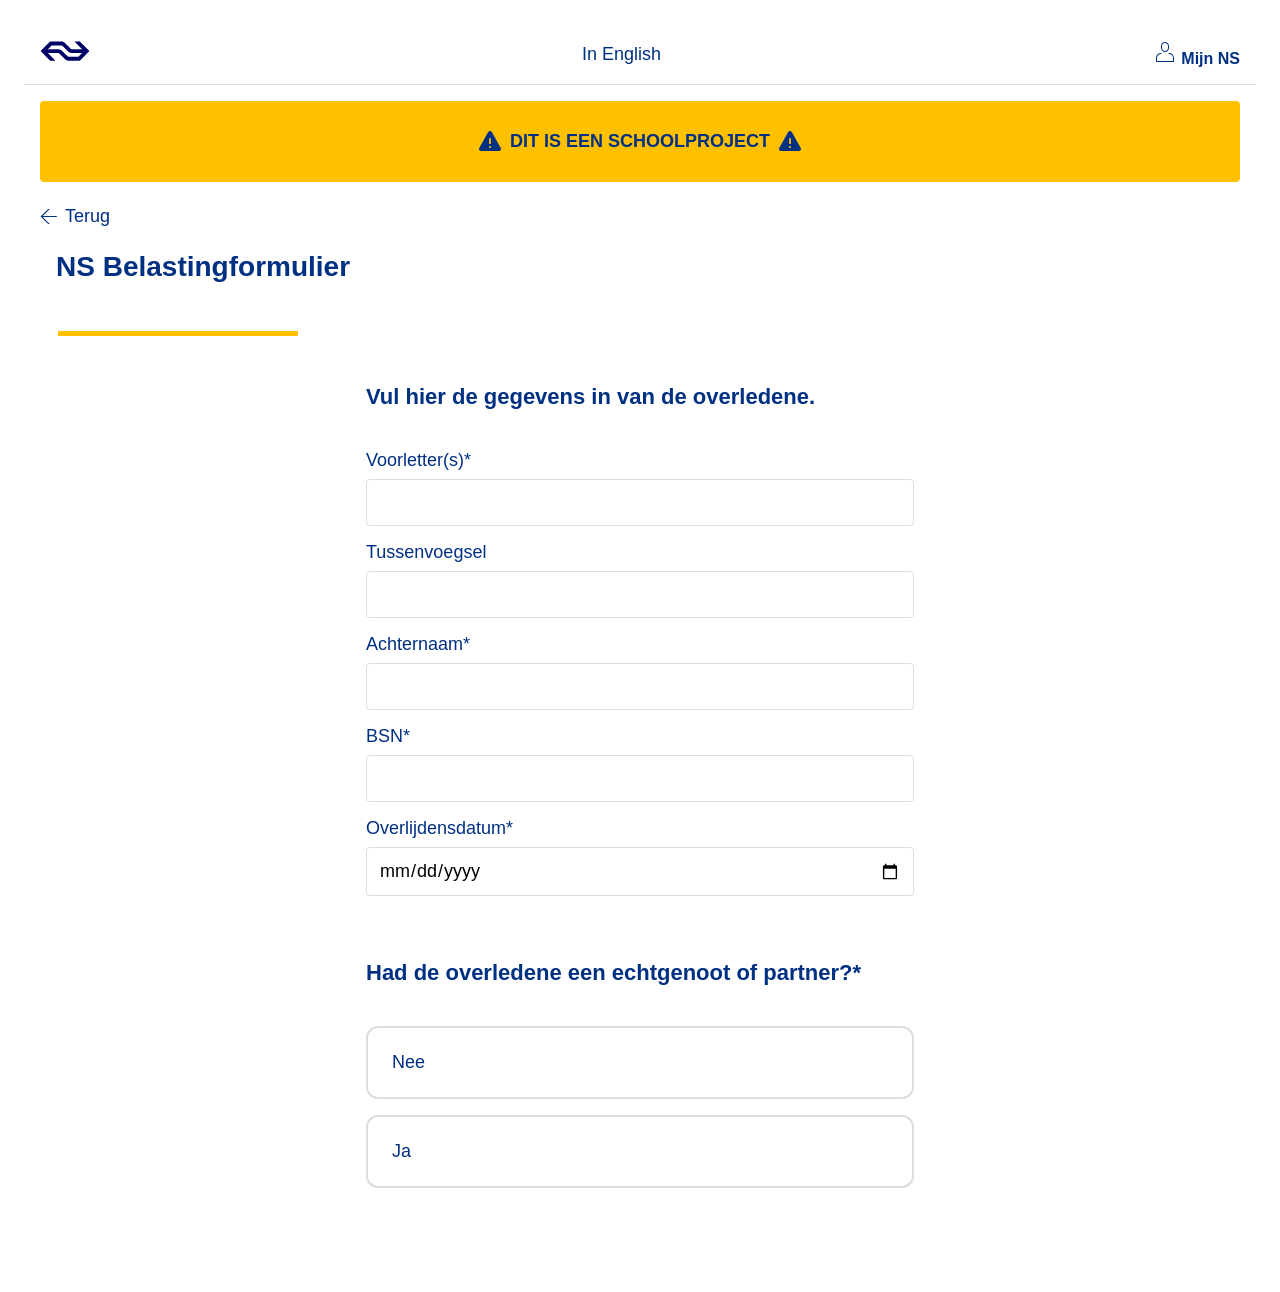
==== index.html @ 01e72968 "Add progressive disclosure JS, form UX and styles Introduce main.js to handle progressive disclosure" ====
<!doctype html>
<html lang="nl">
  <head>
    <meta charset="UTF-8" />
    <meta name="viewport" content="width=device-width, initial-scale=1.0" />
    <title>NS Belastingformulier</title>
    <link rel="stylesheet" href="https://static-ns-nl-data.fep-p.cla.ns.nl/apps/nessie/fonts/1.0.1/fonts.css" />
    <link rel="stylesheet" href="styles.css">
    <script defer src="main.js"></script>
  </head>
  <body>

    <head>
      <nav class="head-nav">
        <a href="https://www.ns.nl/">
<svg xmlns:svg="http://www.w3.org/2000/svg" xmlns="http://www.w3.org/2000/svg" version="1.0" width="1024" height="414" viewBox="-2.04189744 -2.04189744 178.37648488 72.14704288" id="svg26940">
  <defs id="defs26942"/>
  <path d="M 76.19003,32.7088 C 72.73763,29.33945 68.00393,27.23954 62.8194,27.23954 L 26.08874,27.23954 L 39.67292,13.61977 L 74.23248,13.61977 C 75.69174,13.6435 77.05609,14.28415 78.01707,15.24513 L 98.07894,35.36632 C 101.53134,38.7238 106.25317,40.83558 111.47329,40.83558 L 148.23955,40.83558 L 134.63165,54.45535 L 100.10767,54.45535 C 98.62468,54.40789 97.28406,53.77911 96.31122,52.78254 L 76.19003,32.7088 z M 86.68959,62.43976 C 90.10639,65.89216 94.85196,68.06325 100.10767,68.06325 L 140.23141,68.06325 L 174.29269,34.03756 L 140.23141,0 L 121.00001,0 L 148.23955,27.23954 L 111.47329,27.23954 C 110.0259,27.23954 108.67351,26.65821 107.7243,25.73282 L 87.6387,5.64723 C 84.19817,2.15924 79.46447,0.01187 74.23248,0 L 34.04952,0 L 0,34.03756 L 34.04952,68.06325 L 53.29268,68.06325 L 26.08874,40.83558 L 62.8194,40.83558 C 64.27866,40.83558 65.59556,41.41691 66.5684,42.36602 L 86.68959,62.43976" id="path25442" style="fill:#000066;fill-opacity:1;fill-rule:evenodd;stroke:none"/>
</svg>
</a>

<button class="noStyling">In English</button>
<button class="noStyling">
  <svg fill="currentColor" xmlns="http://www.w3.org/2000/svg" width="24" height="24" viewBox="0 0 24 24">
			<!--?lit$763152601$--><path d="M12 12c2.21 0 4-1.79 4-4V6c-.01-2.17-1.84-4-4-4S8 3.83 8 6v2c0 2.21 1.79 4 4 4M9 6c.01-1.62 1.38-3 3-3s3 1.37 3 3v2c0 1.63-1.37 3-3 3S9 9.63 9 8zm7 7c-.28 0-.5.22-.5.5s.22.5.5.5c1.92 0 4 1.53 4 4v3H4v-3c0-2.47 2.08-4 4-4 .28 0 .5-.22.5-.5S8.28 13 8 13c-2.4 0-5 1.91-5 5v4h18v-4c0-3.09-2.6-5-5-5"></path>
		</svg>
  Mijn NS</button>
      </nav>
    </head>

    <main>

    <div class="alert-section">
      <svg fill="currentColor" xmlns="http://www.w3.org/2000/svg" width="24" height="24" viewBox="0 0 24 24">
      <path d="M22.72 17.89 13.8 2.06c-.79-1.41-2.81-1.41-3.6 0L1.27 17.89C.49 19.28 1.48 21 3.07 21h17.85c1.59 0 2.58-1.72 1.8-3.11M12 8c.49 0 .88.39.88.88V14h-1.75V8.88h-.01c0-.48.39-.88.88-.88m0 10c-.55 0-1-.45-1-1s.45-1 1-1 1 .45 1 1-.45 1-1 1"></path>
      </svg>
      <p class="alert">DIT IS EEN SCHOOLPROJECT</p>
      <svg fill="currentColor" xmlns="http://www.w3.org/2000/svg" width="24" height="24" viewBox="0 0 24 24">
      <path d="M22.72 17.89 13.8 2.06c-.79-1.41-2.81-1.41-3.6 0L1.27 17.89C.49 19.28 1.48 21 3.07 21h17.85c1.59 0 2.58-1.72 1.8-3.11M12 8c.49 0 .88.39.88.88V14h-1.75V8.88h-.01c0-.48.39-.88.88-.88m0 10c-.55 0-1-.45-1-1s.45-1 1-1 1 .45 1 1-.45 1-1 1"></path>
      </svg>
    </div>

    <nav class="backbutton">
      <svg width="17" height="15" viewBox="0 0 17 15" fill="none" xmlns="http://www.w3.org/2000/svg">
<path d="M2.28242 7.5L9.78242 0L8.18242 0L0.582422 7.5L8.18242 15L9.78242 15L2.28242 7.5Z" fill="#003082"/>
<path fill-rule="evenodd" clip-rule="-evenodd" d="M1.5 7.5C1.5 7.22386 1.72386 7 2 7L16.5 7C16.7761 7 17 7.22386 17 7.5C17 7.77614 16.7761 8 16.5 8L2 8C1.72386 8 1.5 7.77614 1.5 7.5Z" fill="#003082"/>
</svg>
      <button class="noStyling">Terug</button>
    
    </nav>

    <h1>NS Belastingformulier</h1>

    <hr>
    <form action="" autocomplete="off">
      <fieldset class="deceased-info">
        <legend>Vul hier de gegevens in van de overledene.</legend>

        <label>
          Voorletter(s)*

          <input class="initial" type="text" />
        </label>

        <label for="">
          Tussenvoegsel
          <input type="text" />
        </label>
        <label for="">
          Achternaam*
          <input type="text" />
        </label>
        <label for="">
          BSN*
          <!--
Source - https://stackoverflow.com/a/8545382
Posted by Jared Farrish, modified by community. See post 'Timeline' for change history
Retrieved 2026-02-16, License - CC BY-SA 3.0
-->

          <input type="number" minlength="9" maxlength="9" />
        </label>

        <label for="">
          Overlijdensdatum*
          <input type="date" />
        </label>
      </fieldset>

        <fieldset class="marital-status">
          <legend>
Had de overledene een echtgenoot of partner?*
          </legend>
          <label>
            <input type="radio" name="maritalStatus" value="nee" />
            Nee
          </label>

          <label>
            <input type="radio" name="maritalStatus" value="ja" />
            Ja
          </label>
        </fieldset>

      <fieldset class="marital-agreement hidden-fieldset">
        <legend>
          Hadden de overledene en diens echtgenoot of geregistreerde partner
          huwelijkse of partner schaps- voorwaarden laten vastleggen in een
          notariële akte?*
        </legend>
        <label>
          <input type="radio" name="maritalAgreement" value="nee" />
          Nee
        </label>
        <label>
          <input type="radio" name="maritalAgreement" value="ja" />
          Ja
        </label>

        <div class="marital-agreement-files hidden-fieldset">
          <div class="file-picker">
            <input type="file" id="maritalAgreementFile" class="file-input" accept=".pdf,.doc,.docx" />
            <label for="maritalAgreementFile" class="file-picker-label">
              <svg fill="currentColor" xmlns="http://www.w3.org/2000/svg" width="20" height="20" viewBox="0 0 24 24">
                <path d="M19 13h-6v6h-2v-6H5v-2h6V5h2v6h6v2z"></path>
              </svg>
              <span class="file-picker-text">Upload notariële akte</span>
            </label>
            <div class="file-name" id="maritalAgreementFileName"></div>
          </div>

          <label for="maritalAgreementDate">Datum huwelijkse of partnerschapsvoorwaarden</label>
          <input type="date" id="maritalAgreementDate" />
        </div>
      </fieldset>

      <fieldset class="final-settlement hidden-fieldset">
        <legend>
          Hadden de overledene en diens partner een finaal verrekenbeding?
        </legend>
        <label>
          <input type="radio" name="finalSettlement" value="nee" />
          Nee
        </label>

        <label>
          <input type="radio" name="finalSettlement" value="ja" />
          Ja
        </label>
      </fieldset>

      <fieldset class="children-info hidden-fieldset">
        <legend>Had de overledene kinderen?</legend>
        <label>
          <input type="radio" name="children" value="nee" />
          Nee
        </label>

        <label>
          <input type="radio" name="children" value="ja" />
          Ja
        </label>
      </fieldset>

      <fieldset class="deceased-child-info hidden-fieldset">
        <legend>
          Is 1 van deze kinderen eerder overleden dan de overledene voor wie u
          nu aangifte doet?
        </legend>
        <label>
          <input type="radio" name="deceasedChild" value="nee" />
          Nee
        </label>

        <label>
          <input type="radio" name="deceasedChild" value="ja" />
          Ja
        </label>
      </fieldset>

      <fieldset class="grandchildren-info hidden-fieldset">
        <legend>Had dit overleden kind zelf kinderen?</legend>
        <label>
          <input type="radio" name="deceasedChildGrandchildren" value="nee" />
          Nee
        </label>

        <label>
          <input type="radio" name="deceasedChildGrandchildren" value="ja" />
          Ja
        </label>
      </fieldset>

      <fieldset class="testament-info hidden-fieldset">
        <legend>Had de overledene een testament?</legend>
        <label>
          <input type="radio" name="testament" value="nee" />
          Nee
        </label>

        <label>
          <input type="radio" name="testament" value="ja" />
          Ja
        </label>
      </fieldset>

      <fieldset class="notary-info hidden-fieldset">
        <legend>Gegevens notaris</legend>
        <label for="">
          Protocolnummer notaris
          <input type="number" />
        </label>

        <label>
          Voorletter

          <input type="text" />
        </label>

        <label for="">
          Tussenvoegsel
          <input type="text" />
        </label>
        <label for="">
          Achternaam
          <input type="text" />
        </label>

        <label for="">
          Vestegingsplaats
          <input type="text" />
        </label>

        <label for="">
          Datum van het testament of van de laatste wijziging
          <input type="date" name="" id="" />
        </label>
      </fieldset>
    </form>

    </main>

    <footer>


    </footer>
  </body>
</html>
---- styles.css ----
:root {
  --ns-yellow: #ffc000;
  --ns-blue: #003082;
  --ns-gray: #f5f5f5;
  --ns-gray-dark: #666;
  --ns-border: #ddd;
}

* {
  box-sizing: border-box;
}

body {
  font-family:
    "NS Sans",
    -apple-system,
    BlinkMacSystemFont,
    "Segoe UI",
    sans-serif;
  color: var(--ns-blue);
  background-color: #fff;
  margin: 0;
  padding: 0;
  font-size: 14px;
}

h1 {
  margin-left: 1rem;
  font-weight: 700;
  font-size: 28px;
}
hr {
  border: none;
  background-color: var(--ns-yellow);
  height: 5px;
  width: 20%;
  margin: 3rem 1em;
}

.backbutton {
    display: flex;
    align-items: center;
    gap: 0.5rem;
    margin-bottom: 1.5rem;
}

.noStyling {
  all: unset;
  cursor: pointer;



}

.noStyling:hover {
  text-decoration: underline;
     background-color: #ffffff;

}

.head-nav {
  display: flex;
  justify-content: space-between;
  align-items: center;
  padding: 1rem;
  border-bottom: 1px solid var(--ns-border);

}

.head-nav svg {
  max-width: 50px;
  height: auto;
}

nav button {
  display: flex;
  align-items: center;
  gap: 0.5rem;
  background-color: transparent;
  font-size: 14px;
  font-weight: 400;

  :hover {
    background-color: transparent;
  }
}



nav button:nth-of-type(2) {
  font-size: 20px;
  font-size: 16px;
  font-weight: 700;
    
}

nav button svg {
  max-width: 24px;
  height: 24px;
}

main {
  padding: 1rem;
}

.alert-section {
  display: flex;
  background-color: var(--ns-yellow);
  color: var(--ns-blue);
  padding: 0.75rem;
  border-radius: 4px;
  font-weight: 600;
  text-align: center;
  margin-bottom: 1.5rem;
  font-size: 14px;

  align-items: center;
  justify-content: center;
  gap: 0.5rem;
}

form {
  max-width: 600px;
  margin: 0 auto;
}

fieldset {
  border: 0px solid var(--ns-border);
  padding: 1.5rem;
  margin-bottom: 1.5rem;
}

legend {
  font-size: 18px;
  font-weight: 600;
  color: var(--ns-blue);
  padding: 0 1.5rem;
  margin: 0 -1.5rem 1rem -1.5rem;
  display: block;
  width: calc(100% + 3rem);
}

label {
  display: block;
  margin-bottom: 1rem;
  font-weight: 500;
  color: var(--ns-blue);
  font-size: 14px;
}

label:has(input[type="radio"]) {
  display: flex;
  align-items: center;
  padding: 1.5rem;
  border: 2px solid var(--ns-border);
  border-radius: 12px;
  cursor: pointer;
  transition: all 0.2s ease;
}

input[type="text"],
input[type="number"],
input[type="date"] {
  width: 100%;
  padding: 0.75rem;
  margin-top: 0.5rem;
  border: 1px solid var(--ns-border);
  border-radius: 4px;
  font-family: inherit;
  font-size: 14px;
  transition: border-color 0.2s;
}

input[type="radio"] {
  appearance: none;
  -webkit-appearance: none;
  cursor: pointer;
  width: 0;
  height: 0;
  border: none;
  background-color: transparent;
  margin: 0;
  padding: 0;
  position: absolute;
}

label:has(input[type="radio"]):hover {
  border-color: var(--ns-blue);
}

label:has(input[type="radio"]:checked) {
  border-color: var(--ns-blue);
  background-color: rgba(0, 48, 130, 0.04);
  font-weight: 600;
}



input[type="radio"]:focus + label {
  outline: none;
  box-shadow: 0 0 0 3px rgba(0, 48, 130, 0.1);
}

input[type="number"] {
  appearance: textfield;
  -moz-appearance: textfield;
}

/* input[type="text"].initial {
  width: 50px;
  text-transform: uppercase;
} */

input[type="text"]:focus,
input[type="number"]:focus,
input[type="date"]:focus {
  outline: none;
  border-color: var(--ns-yellow);
  box-shadow: 0 0 0 3px rgba(255, 192, 0, 0.1);
}

button {
  background-color: var(--ns-yellow);
  color: var(--ns-blue);
  border: none;
  padding: 0.75rem 1.5rem;
  border-radius: 4px;
  font-weight: 600;
  cursor: pointer;
  transition: background-color 0.2s;
  font-size: 14px;
}

button:hover {
  background-color: #ffb000;
}

/* Tablet and larger screens */
@media (min-width: 768px) {
  body {
    font-size: 16px;
    padding: 1.5rem;
  }

  .alert-section {
    font-size: 16px;
  }

  legend {
    font-size: 20px;
  }

  label {
    font-size: 16px;
  }

  input[type="text"],
  input[type="number"],
  input[type="date"] {
    font-size: 16px;
  }

  button {
    font-size: 16px;
  }
}

/* Desktop screens */
@media (min-width: 1024px) {
  body {
    font-size: 18px;
  }

  .alert-section {
    font-size: 18px;
  }

  legend {
    font-size: 22px;
  }

  label {
    font-size: 18px;
  }

  input[type="text"],
  input[type="number"],
  input[type="date"] {
    font-size: 18px;
  }

  button {
    font-size: 18px;
  }
}

.hidden-fieldset {
  display: none;
}

/* File Picker Styling */
.file-picker {
  margin-bottom: 1.5rem;
}

.file-input {
  display: none;
}

.file-picker-label {
  display: flex;
  align-items: center;
  justify-content: center;
  gap: 0.75rem;
  background-color: var(--ns-yellow);
  color: var(--ns-blue);
  border: 2px solid var(--ns-yellow);
  padding: 0.75rem 1.5rem;
  border-radius: 4px;
  font-weight: 600;
  cursor: pointer;
  transition: all 0.2s ease;
  font-size: 14px;
  width: fit-content;
}

.file-picker-label:hover {
  background-color: #ffb000;
  border-color: #ffb000;
}

.file-picker-label:active {
  transform: scale(0.98);
}

.file-picker-label svg {
  display: flex;
  align-items: center;
}

.file-name {
  margin-top: 0.75rem;
  font-size: 13px;
  color: var(--ns-gray-dark);
  padding: 0 0.5rem;
  min-height: 20px;
  display: flex;
  align-items: center;
}

.file-name.has-file {
  color: var(--ns-blue);
  font-weight: 500;
}

.file-info {
  display: flex;
  align-items: center;
  gap: 0.5rem;
  padding: 0.5rem 0.75rem;
  background-color: rgba(0, 48, 130, 0.05);
  border-radius: 4px;
  border-left: 3px solid var(--ns-yellow);
}

.file-info svg {
  color: var(--ns-yellow);
  flex-shrink: 0;
}

.file-delete-btn {
  display: flex;
  align-items: center;
  justify-content: center;
  background: none;
  border: none;
  padding: 0.25rem;
  cursor: pointer;
  color: var(--ns-gray-dark);
  transition: all 0.2s ease;
  border-radius: 4px;
  margin-left: auto;
}

.file-delete-btn:hover {
  background-color: rgba(0, 0, 0, 0.08);
  color: var(--ns-blue);
}

.file-delete-btn:active {
  transform: scale(0.95);
}

/* Tablet and larger screens */
@media (min-width: 768px) {
  .file-picker-label {
    font-size: 16px;
  }
  
  .file-name {
    font-size: 14px;
  }
}

/* Desktop screens */
@media (min-width: 1024px) {
  .file-picker-label {
    font-size: 16px;
  }
  
  .file-name {
    font-size: 16px;
  }
}
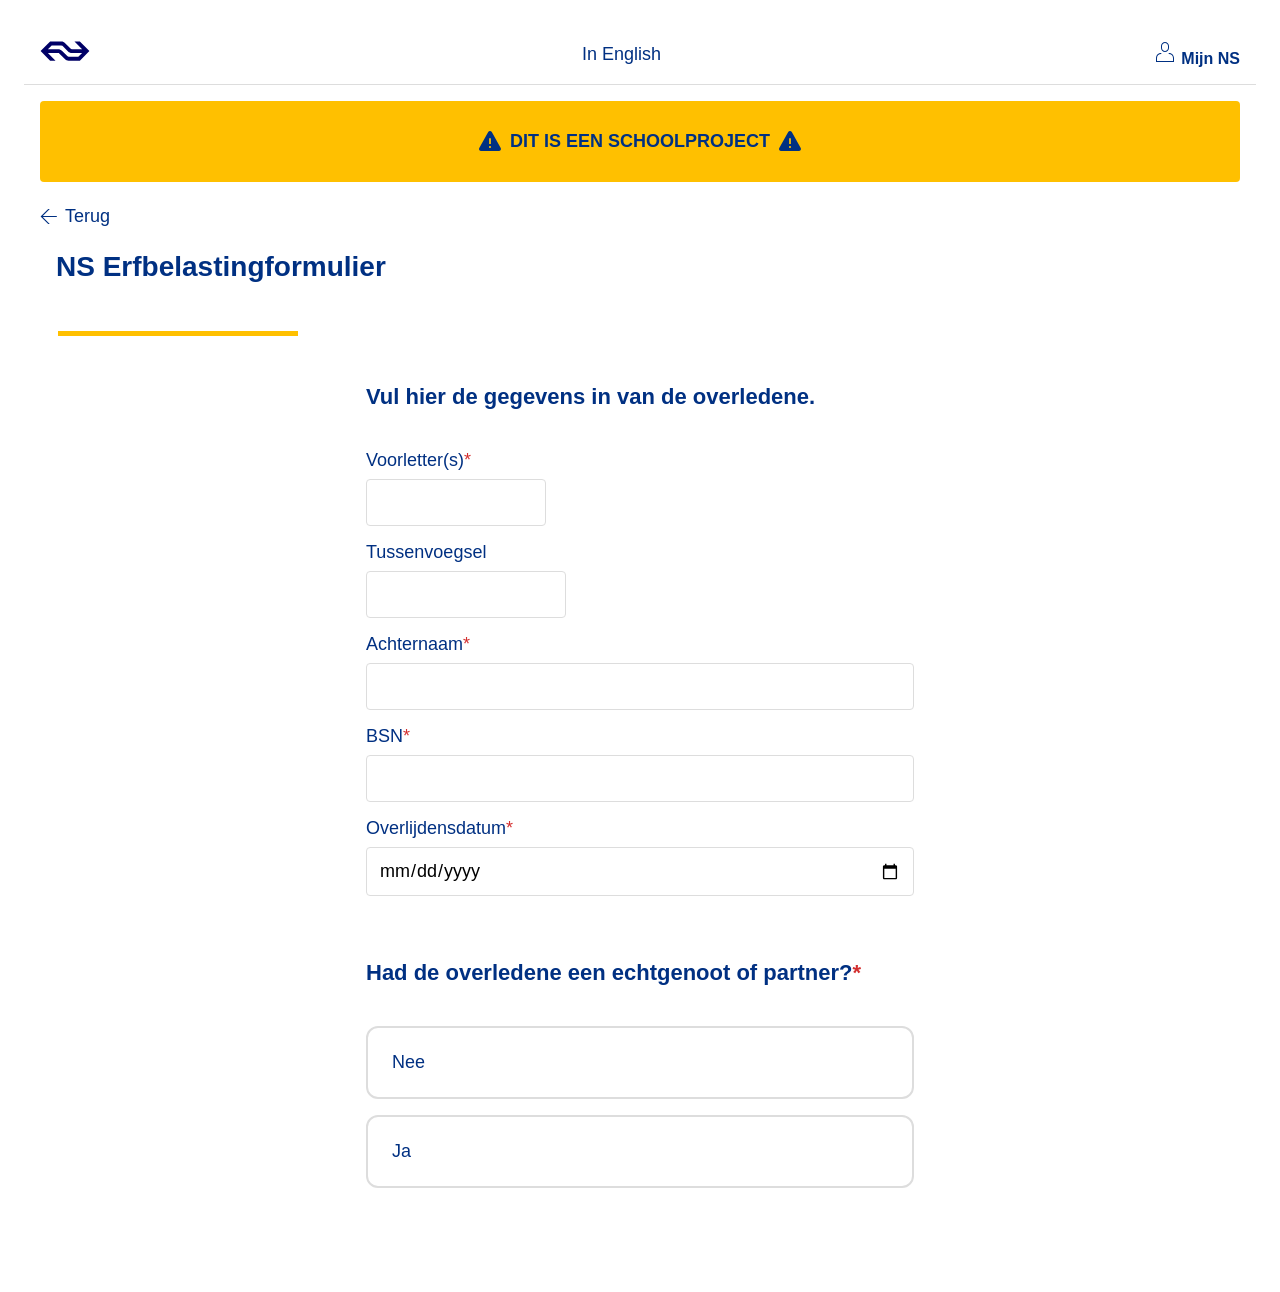
==== commit beae8043: "Enhance form UX, CSS progressive disclosure, JS Add feedback/day-log to README and restructure the H" ====
--- a/index.html
+++ b/index.html
@@ -4,124 +4,201 @@
     <meta charset="UTF-8" />
     <meta name="viewport" content="width=device-width, initial-scale=1.0" />
     <title>NS Belastingformulier</title>
-    <link rel="stylesheet" href="https://static-ns-nl-data.fep-p.cla.ns.nl/apps/nessie/fonts/1.0.1/fonts.css" />
-    <link rel="stylesheet" href="styles.css">
-    <script defer src="main.js"></script>
+    <link
+      rel="stylesheet"
+      href="https://static-ns-nl-data.fep-p.cla.ns.nl/apps/nessie/fonts/1.0.1/fonts.css"
+    />
+    <link rel="stylesheet" href="styles.css" />
+    <!-- <script defer src="main.js"></script> -->
   </head>
   <body>
-
     <head>
       <nav class="head-nav">
         <a href="https://www.ns.nl/">
-<svg xmlns:svg="http://www.w3.org/2000/svg" xmlns="http://www.w3.org/2000/svg" version="1.0" width="1024" height="414" viewBox="-2.04189744 -2.04189744 178.37648488 72.14704288" id="svg26940">
-  <defs id="defs26942"/>
-  <path d="M 76.19003,32.7088 C 72.73763,29.33945 68.00393,27.23954 62.8194,27.23954 L 26.08874,27.23954 L 39.67292,13.61977 L 74.23248,13.61977 C 75.69174,13.6435 77.05609,14.28415 78.01707,15.24513 L 98.07894,35.36632 C 101.53134,38.7238 106.25317,40.83558 111.47329,40.83558 L 148.23955,40.83558 L 134.63165,54.45535 L 100.10767,54.45535 C 98.62468,54.40789 97.28406,53.77911 96.31122,52.78254 L 76.19003,32.7088 z M 86.68959,62.43976 C 90.10639,65.89216 94.85196,68.06325 100.10767,68.06325 L 140.23141,68.06325 L 174.29269,34.03756 L 140.23141,0 L 121.00001,0 L 148.23955,27.23954 L 111.47329,27.23954 C 110.0259,27.23954 108.67351,26.65821 107.7243,25.73282 L 87.6387,5.64723 C 84.19817,2.15924 79.46447,0.01187 74.23248,0 L 34.04952,0 L 0,34.03756 L 34.04952,68.06325 L 53.29268,68.06325 L 26.08874,40.83558 L 62.8194,40.83558 C 64.27866,40.83558 65.59556,41.41691 66.5684,42.36602 L 86.68959,62.43976" id="path25442" style="fill:#000066;fill-opacity:1;fill-rule:evenodd;stroke:none"/>
-</svg>
-</a>
-
-<button class="noStyling">In English</button>
-<button class="noStyling">
-  <svg fill="currentColor" xmlns="http://www.w3.org/2000/svg" width="24" height="24" viewBox="0 0 24 24">
-			<!--?lit$763152601$--><path d="M12 12c2.21 0 4-1.79 4-4V6c-.01-2.17-1.84-4-4-4S8 3.83 8 6v2c0 2.21 1.79 4 4 4M9 6c.01-1.62 1.38-3 3-3s3 1.37 3 3v2c0 1.63-1.37 3-3 3S9 9.63 9 8zm7 7c-.28 0-.5.22-.5.5s.22.5.5.5c1.92 0 4 1.53 4 4v3H4v-3c0-2.47 2.08-4 4-4 .28 0 .5-.22.5-.5S8.28 13 8 13c-2.4 0-5 1.91-5 5v4h18v-4c0-3.09-2.6-5-5-5"></path>
-		</svg>
-  Mijn NS</button>
+          <svg
+            xmlns:svg="http://www.w3.org/2000/svg"
+            xmlns="http://www.w3.org/2000/svg"
+            version="1.0"
+            width="1024"
+            height="414"
+            viewBox="-2.04189744 -2.04189744 178.37648488 72.14704288"
+            id="svg26940"
+          >
+            <defs id="defs26942" />
+            <path
+              d="M 76.19003,32.7088 C 72.73763,29.33945 68.00393,27.23954 62.8194,27.23954 L 26.08874,27.23954 L 39.67292,13.61977 L 74.23248,13.61977 C 75.69174,13.6435 77.05609,14.28415 78.01707,15.24513 L 98.07894,35.36632 C 101.53134,38.7238 106.25317,40.83558 111.47329,40.83558 L 148.23955,40.83558 L 134.63165,54.45535 L 100.10767,54.45535 C 98.62468,54.40789 97.28406,53.77911 96.31122,52.78254 L 76.19003,32.7088 z M 86.68959,62.43976 C 90.10639,65.89216 94.85196,68.06325 100.10767,68.06325 L 140.23141,68.06325 L 174.29269,34.03756 L 140.23141,0 L 121.00001,0 L 148.23955,27.23954 L 111.47329,27.23954 C 110.0259,27.23954 108.67351,26.65821 107.7243,25.73282 L 87.6387,5.64723 C 84.19817,2.15924 79.46447,0.01187 74.23248,0 L 34.04952,0 L 0,34.03756 L 34.04952,68.06325 L 53.29268,68.06325 L 26.08874,40.83558 L 62.8194,40.83558 C 64.27866,40.83558 65.59556,41.41691 66.5684,42.36602 L 86.68959,62.43976"
+              id="path25442"
+              style="
+                fill: #000066;
+                fill-opacity: 1;
+                fill-rule: evenodd;
+                stroke: none;
+              "
+            />
+          </svg>
+        </a>
+
+        <button class="noStyling">In English</button>
+        <button class="noStyling">
+          <svg
+            fill="currentColor"
+            xmlns="http://www.w3.org/2000/svg"
+            width="24"
+            height="24"
+            viewBox="0 0 24 24"
+          >
+            <!--?lit$763152601$-->
+            <path
+              d="M12 12c2.21 0 4-1.79 4-4V6c-.01-2.17-1.84-4-4-4S8 3.83 8 6v2c0 2.21 1.79 4 4 4M9 6c.01-1.62 1.38-3 3-3s3 1.37 3 3v2c0 1.63-1.37 3-3 3S9 9.63 9 8zm7 7c-.28 0-.5.22-.5.5s.22.5.5.5c1.92 0 4 1.53 4 4v3H4v-3c0-2.47 2.08-4 4-4 .28 0 .5-.22.5-.5S8.28 13 8 13c-2.4 0-5 1.91-5 5v4h18v-4c0-3.09-2.6-5-5-5"
+            ></path>
+          </svg>
+          Mijn NS
+        </button>
       </nav>
     </head>
 
     <main>
-
-    <div class="alert-section">
-      <svg fill="currentColor" xmlns="http://www.w3.org/2000/svg" width="24" height="24" viewBox="0 0 24 24">
-      <path d="M22.72 17.89 13.8 2.06c-.79-1.41-2.81-1.41-3.6 0L1.27 17.89C.49 19.28 1.48 21 3.07 21h17.85c1.59 0 2.58-1.72 1.8-3.11M12 8c.49 0 .88.39.88.88V14h-1.75V8.88h-.01c0-.48.39-.88.88-.88m0 10c-.55 0-1-.45-1-1s.45-1 1-1 1 .45 1 1-.45 1-1 1"></path>
-      </svg>
-      <p class="alert">DIT IS EEN SCHOOLPROJECT</p>
-      <svg fill="currentColor" xmlns="http://www.w3.org/2000/svg" width="24" height="24" viewBox="0 0 24 24">
-      <path d="M22.72 17.89 13.8 2.06c-.79-1.41-2.81-1.41-3.6 0L1.27 17.89C.49 19.28 1.48 21 3.07 21h17.85c1.59 0 2.58-1.72 1.8-3.11M12 8c.49 0 .88.39.88.88V14h-1.75V8.88h-.01c0-.48.39-.88.88-.88m0 10c-.55 0-1-.45-1-1s.45-1 1-1 1 .45 1 1-.45 1-1 1"></path>
-      </svg>
-    </div>
-
-    <nav class="backbutton">
-      <svg width="17" height="15" viewBox="0 0 17 15" fill="none" xmlns="http://www.w3.org/2000/svg">
-<path d="M2.28242 7.5L9.78242 0L8.18242 0L0.582422 7.5L8.18242 15L9.78242 15L2.28242 7.5Z" fill="#003082"/>
-<path fill-rule="evenodd" clip-rule="-evenodd" d="M1.5 7.5C1.5 7.22386 1.72386 7 2 7L16.5 7C16.7761 7 17 7.22386 17 7.5C17 7.77614 16.7761 8 16.5 8L2 8C1.72386 8 1.5 7.77614 1.5 7.5Z" fill="#003082"/>
-</svg>
-      <button class="noStyling">Terug</button>
-    
-    </nav>
-
-    <h1>NS Belastingformulier</h1>
-
-    <hr>
-    <form action="" autocomplete="off">
-      <fieldset class="deceased-info">
-        <legend>Vul hier de gegevens in van de overledene.</legend>
-
-        <label>
-          Voorletter(s)*
-
-          <input class="initial" type="text" />
-        </label>
-
-        <label for="">
-          Tussenvoegsel
-          <input type="text" />
-        </label>
-        <label for="">
-          Achternaam*
-          <input type="text" />
-        </label>
-        <label for="">
-          BSN*
-          <!--
-Source - https://stackoverflow.com/a/8545382
-Posted by Jared Farrish, modified by community. See post 'Timeline' for change history
-Retrieved 2026-02-16, License - CC BY-SA 3.0
--->
-
-          <input type="number" minlength="9" maxlength="9" />
-        </label>
-
-        <label for="">
-          Overlijdensdatum*
-          <input type="date" />
-        </label>
-      </fieldset>
+      <div class="alert-section">
+        <svg
+          fill="currentColor"
+          xmlns="http://www.w3.org/2000/svg"
+          width="24"
+          height="24"
+          viewBox="0 0 24 24"
+        >
+          <path
+            d="M22.72 17.89 13.8 2.06c-.79-1.41-2.81-1.41-3.6 0L1.27 17.89C.49 19.28 1.48 21 3.07 21h17.85c1.59 0 2.58-1.72 1.8-3.11M12 8c.49 0 .88.39.88.88V14h-1.75V8.88h-.01c0-.48.39-.88.88-.88m0 10c-.55 0-1-.45-1-1s.45-1 1-1 1 .45 1 1-.45 1-1 1"
+          ></path>
+        </svg>
+        <p class="alert">DIT IS EEN SCHOOLPROJECT</p>
+        <svg
+          fill="currentColor"
+          xmlns="http://www.w3.org/2000/svg"
+          width="24"
+          height="24"
+          viewBox="0 0 24 24"
+        >
+          <path
+            d="M22.72 17.89 13.8 2.06c-.79-1.41-2.81-1.41-3.6 0L1.27 17.89C.49 19.28 1.48 21 3.07 21h17.85c1.59 0 2.58-1.72 1.8-3.11M12 8c.49 0 .88.39.88.88V14h-1.75V8.88h-.01c0-.48.39-.88.88-.88m0 10c-.55 0-1-.45-1-1s.45-1 1-1 1 .45 1 1-.45 1-1 1"
+          ></path>
+        </svg>
+      </div>
+
+      <nav class="backbutton">
+        <svg
+          width="17"
+          height="15"
+          viewBox="0 0 17 15"
+          fill="none"
+          xmlns="http://www.w3.org/2000/svg"
+        >
+          <path
+            d="M2.28242 7.5L9.78242 0L8.18242 0L0.582422 7.5L8.18242 15L9.78242 15L2.28242 7.5Z"
+            fill="#003082"
+          />
+          <path
+            fill-rule="evenodd"
+            clip-rule="-evenodd"
+            d="M1.5 7.5C1.5 7.22386 1.72386 7 2 7L16.5 7C16.7761 7 17 7.22386 17 7.5C17 7.77614 16.7761 8 16.5 8L2 8C1.72386 8 1.5 7.77614 1.5 7.5Z"
+            fill="#003082"
+          />
+        </svg>
+        <button class="noStyling">Terug</button>
+      </nav>
+
+      <h1>NS Erfbelastingformulier</h1>
+
+      <hr />
+      <form action="submit" autocomplete="off">
+        <fieldset class="deceased-info">
+          <legend>Vul hier de gegevens in van de overledene.</legend>
+
+          <label class="required">
+            <span>Voorletter(s)</span>
+            <input class="initial" type="text" 
+            required
+            pattern="[A-Z\.]+"
+            maxlength="10"
+            minlength="1"
+            title="Vul voorletters in met hoofdletters, gescheiden door punten (bijv. J.P. of J.P.H.)"
+            />
+          </label>
+
+          <label>
+            Tussenvoegsel
+            <input type="text"
+            class="prefix" 
+            required
+            maxlength="15"
+            minlength="1"
+            title="Vul tussenvoegsel in met hoofdletters (bijv. van der, de la, etc.)"
+            />
+          </label>
+          <label class="required">
+            <span>Achternaam</span>
+            <input type="text" 
+            required
+            maxlength="50"
+            minlength="1"
+            title="Vul achternaam in met hoofdletters (bijv. Jansen, de Vries, etc.)"
+            />
+          </label>
+          <label class="required">
+            <span>BSN</span>
+            <input type="number" minlength="9" maxlength="9" required inputmode="numeric" pattern="[0-9]{8,9}" />
+          </label>
+
+          <label class="required">
+            <span>Overlijdensdatum</span>
+            <input type="date" />
+          </label>
+        </fieldset>
 
         <fieldset class="marital-status">
-          <legend>
-Had de overledene een echtgenoot of partner?*
+          <legend class="required"><span>Had de overledene een echtgenoot of partner?</span></legend>
+          <label>
+            <input type="radio" name="maritalStatus" value="nee" />
+            Nee
+          </label>
+
+          <label>
+            <input type="radio" name="maritalStatus" value="ja" />
+            Ja
+          </label>
+        </fieldset>
+
+        <fieldset class="marital-agreement hidden-fieldset">
+          <legend class="required">
+            <span>Hadden de overledene en diens echtgenoot of geregistreerde partner
+            huwelijkse of partner schaps- voorwaarden laten vastleggen in een
+            notariële akte?</span>
           </legend>
           <label>
-            <input type="radio" name="maritalStatus" value="nee" />
-            Nee
-          </label>
-
-          <label>
-            <input type="radio" name="maritalStatus" value="ja" />
-            Ja
-          </label>
-        </fieldset>
-
-      <fieldset class="marital-agreement hidden-fieldset">
-        <legend>
-          Hadden de overledene en diens echtgenoot of geregistreerde partner
-          huwelijkse of partner schaps- voorwaarden laten vastleggen in een
-          notariële akte?*
-        </legend>
-        <label>
-          <input type="radio" name="maritalAgreement" value="nee" />
-          Nee
-        </label>
-        <label>
-          <input type="radio" name="maritalAgreement" value="ja" />
-          Ja
-        </label>
-
-        <div class="marital-agreement-files hidden-fieldset">
+            <input type="radio" name="maritalAgreement" value="nee" />
+            Nee
+          </label>
+          <label>
+            <input type="radio" name="maritalAgreement" value="ja" />
+            Ja
+          </label>
+        </fieldset>
+
+        <fieldset class="marital-agreement-files hidden-fieldset">
           <div class="file-picker">
-            <input type="file" id="maritalAgreementFile" class="file-input" accept=".pdf,.doc,.docx" />
+            <input
+              type="file"
+              id="maritalAgreementFile"
+              class="file-input"
+              accept=".pdf,.doc,.docx"
+            />
             <label for="maritalAgreementFile" class="file-picker-label">
-              <svg fill="currentColor" xmlns="http://www.w3.org/2000/svg" width="20" height="20" viewBox="0 0 24 24">
+              <svg
+                fill="currentColor"
+                xmlns="http://www.w3.org/2000/svg"
+                width="20"
+                height="20"
+                viewBox="0 0 24 24"
+              >
                 <path d="M19 13h-6v6h-2v-6H5v-2h6V5h2v6h6v2z"></path>
               </svg>
               <span class="file-picker-text">Upload notariële akte</span>
@@ -129,120 +206,117 @@
             <div class="file-name" id="maritalAgreementFileName"></div>
           </div>
 
-          <label for="maritalAgreementDate">Datum huwelijkse of partnerschapsvoorwaarden</label>
+          <label for="maritalAgreementDate"
+            >Datum huwelijkse of partnerschapsvoorwaarden</label
+          >
           <input type="date" id="maritalAgreementDate" />
-        </div>
-      </fieldset>
-
-      <fieldset class="final-settlement hidden-fieldset">
-        <legend>
-          Hadden de overledene en diens partner een finaal verrekenbeding?
-        </legend>
-        <label>
-          <input type="radio" name="finalSettlement" value="nee" />
-          Nee
-        </label>
-
-        <label>
-          <input type="radio" name="finalSettlement" value="ja" />
-          Ja
-        </label>
-      </fieldset>
-
-      <fieldset class="children-info hidden-fieldset">
-        <legend>Had de overledene kinderen?</legend>
-        <label>
-          <input type="radio" name="children" value="nee" />
-          Nee
-        </label>
-
-        <label>
-          <input type="radio" name="children" value="ja" />
-          Ja
-        </label>
-      </fieldset>
-
-      <fieldset class="deceased-child-info hidden-fieldset">
-        <legend>
-          Is 1 van deze kinderen eerder overleden dan de overledene voor wie u
-          nu aangifte doet?
-        </legend>
-        <label>
-          <input type="radio" name="deceasedChild" value="nee" />
-          Nee
-        </label>
-
-        <label>
-          <input type="radio" name="deceasedChild" value="ja" />
-          Ja
-        </label>
-      </fieldset>
-
-      <fieldset class="grandchildren-info hidden-fieldset">
-        <legend>Had dit overleden kind zelf kinderen?</legend>
-        <label>
-          <input type="radio" name="deceasedChildGrandchildren" value="nee" />
-          Nee
-        </label>
-
-        <label>
-          <input type="radio" name="deceasedChildGrandchildren" value="ja" />
-          Ja
-        </label>
-      </fieldset>
-
-      <fieldset class="testament-info hidden-fieldset">
-        <legend>Had de overledene een testament?</legend>
-        <label>
-          <input type="radio" name="testament" value="nee" />
-          Nee
-        </label>
-
-        <label>
-          <input type="radio" name="testament" value="ja" />
-          Ja
-        </label>
-      </fieldset>
-
-      <fieldset class="notary-info hidden-fieldset">
-        <legend>Gegevens notaris</legend>
-        <label for="">
-          Protocolnummer notaris
-          <input type="number" />
-        </label>
-
-        <label>
-          Voorletter
-
-          <input type="text" />
-        </label>
-
-        <label for="">
-          Tussenvoegsel
-          <input type="text" />
-        </label>
-        <label for="">
-          Achternaam
-          <input type="text" />
-        </label>
-
-        <label for="">
-          Vestegingsplaats
-          <input type="text" />
-        </label>
-
-        <label for="">
-          Datum van het testament of van de laatste wijziging
-          <input type="date" name="" id="" />
-        </label>
-      </fieldset>
-    </form>
-
+        </fieldset>
+
+        <fieldset class="final-settlement hidden-fieldset">
+          <legend>
+            Hadden de overledene en diens partner een finaal verrekenbeding?
+          </legend>
+          <label>
+            <input type="radio" name="finalSettlement" value="nee" />
+            Nee
+          </label>
+
+          <label>
+            <input type="radio" name="finalSettlement" value="ja" />
+            Ja
+          </label>
+        </fieldset>
+
+        <fieldset class="children-info hidden-fieldset">
+          <legend>Had de overledene kinderen?</legend>
+          <label>
+            <input type="radio" name="children" value="nee" />
+            Nee
+          </label>
+
+          <label>
+            <input type="radio" name="children" value="ja" />
+            Ja
+          </label>
+        </fieldset>
+
+        <fieldset class="deceased-child-info hidden-fieldset">
+          <legend>
+            Is 1 van deze kinderen eerder overleden dan de overledene voor wie u
+            nu aangifte doet?
+          </legend>
+          <label>
+            <input type="radio" name="deceasedChild" value="nee" />
+            Nee
+          </label>
+
+          <label>
+            <input type="radio" name="deceasedChild" value="ja" />
+            Ja
+          </label>
+        </fieldset>
+
+        <fieldset class="grandchildren-info hidden-fieldset">
+          <legend>Had dit overleden kind zelf kinderen?</legend>
+          <label>
+            <input type="radio" name="deceasedChildGrandchildren" value="nee" />
+            Nee
+          </label>
+
+          <label>
+            <input type="radio" name="deceasedChildGrandchildren" value="ja" />
+            Ja
+          </label>
+        </fieldset>
+
+        <fieldset class="testament-info hidden-fieldset">
+          <legend>Had de overledene een testament?</legend>
+          <label>
+            <input type="radio" name="testament" value="nee" />
+            Nee
+          </label>
+
+          <label>
+            <input type="radio" name="testament" value="ja" />
+            Ja
+          </label>
+        </fieldset>
+
+        <fieldset class="notary-info hidden-fieldset">
+          <legend>Gegevens notaris</legend>
+          <label for="">
+            Protocolnummer notaris
+            <input type="number" />
+          </label>
+
+          <label>
+            Voorletter
+
+            <input type="text" />
+          </label>
+
+          <label for="">
+            Tussenvoegsel
+            <input type="text" />
+          </label>
+          <label for="">
+            Achternaam
+            <input type="text" />
+          </label>
+
+          <label for="">
+            Vestegingsplaats
+            <input type="text" />
+          </label>
+
+          <label for="">
+            Datum van het testament of van de laatste wijziging
+            <input type="date" name="" id="" />
+          </label>
+        </fieldset>
+      </form>
     </main>
 
-    <footer>
-
-
-    </footer>
+    <footer></footer>
   </body>
 </html>
--- a/styles.css
+++ b/styles.css
@@ -38,24 +38,20 @@
 }
 
 .backbutton {
-    display: flex;
-    align-items: center;
-    gap: 0.5rem;
-    margin-bottom: 1.5rem;
+  display: flex;
+  align-items: center;
+  gap: 0.5rem;
+  margin-bottom: 1.5rem;
 }
 
 .noStyling {
   all: unset;
   cursor: pointer;
-
-
-
 }
 
 .noStyling:hover {
   text-decoration: underline;
-     background-color: #ffffff;
-
+  background-color: #ffffff;
 }
 
 .head-nav {
@@ -64,7 +60,6 @@
   align-items: center;
   padding: 1rem;
   border-bottom: 1px solid var(--ns-border);
-
 }
 
 .head-nav svg {
@@ -84,14 +79,11 @@
     background-color: transparent;
   }
 }
-
-
 
 nav button:nth-of-type(2) {
   font-size: 20px;
   font-size: 16px;
   font-weight: 700;
-    
 }
 
 nav button svg {
@@ -146,6 +138,21 @@
   font-weight: 500;
   color: var(--ns-blue);
   font-size: 14px;
+}
+
+label.required span::after,
+legend.required span::after {
+  content: "*";
+  color: #d32f2f;
+}
+
+label input,
+label input[type="text"],
+label input[type="number"],
+label input[type="date"] {
+  display: block;
+  width: 100%;
+  margin-top: 0.5rem;
 }
 
 label:has(input[type="radio"]) {
@@ -156,6 +163,25 @@
   border-radius: 12px;
   cursor: pointer;
   transition: all 0.2s ease;
+  margin-bottom: 1rem;
+}
+
+label:has(input[type="radio"]):hover {
+  border-color: var(--ns-blue);
+}
+label:has(input[type="radio"]:checked) {
+  border-color: var(--ns-blue);
+  background-color: rgba(0, 48, 130, 0.04);
+  font-weight: 600;
+}
+
+label input[type="radio"] {
+  appearance: none;
+  -webkit-appearance: none;
+  width: 0;
+  height: 0;
+  margin: 0;
+  padding: 0;
 }
 
 input[type="text"],
@@ -171,45 +197,28 @@
   transition: border-color 0.2s;
 }
 
-input[type="radio"] {
-  appearance: none;
-  -webkit-appearance: none;
-  cursor: pointer;
-  width: 0;
-  height: 0;
-  border: none;
-  background-color: transparent;
-  margin: 0;
-  padding: 0;
-  position: absolute;
-}
-
-label:has(input[type="radio"]):hover {
-  border-color: var(--ns-blue);
-}
-
-label:has(input[type="radio"]:checked) {
-  border-color: var(--ns-blue);
-  background-color: rgba(0, 48, 130, 0.04);
-  font-weight: 600;
-}
-
-
-
-input[type="radio"]:focus + label {
-  outline: none;
-  box-shadow: 0 0 0 3px rgba(0, 48, 130, 0.1);
-}
-
 input[type="number"] {
   appearance: textfield;
   -moz-appearance: textfield;
 }
 
-/* input[type="text"].initial {
-  width: 50px;
+
+/* Voorletter */
+
+input[type="text"].initial {
+  width: 180px;
   text-transform: uppercase;
-} */
+}
+
+/* Voorletter */
+
+input[type="text"].prefix {
+  width: 200px;
+}
+
+
+
+
 
 input[type="text"]:focus,
 input[type="number"]:focus,
@@ -296,6 +305,64 @@
 
 .hidden-fieldset {
   display: none;
+}
+
+
+/* Marital Status: ja → show marital-agreement */
+.marital-status:has(input[value="ja"]:checked) ~ .marital-agreement {
+  display: block;
+}
+
+/* Marital Status: nee → show children-info directly */
+.marital-status:has(input[value="nee"]:checked) ~ .children-info {
+  display: block;
+}
+
+/* Marital Agreement: nee → show final-settlement only */
+.marital-agreement:has(input[value="nee"]:checked) ~ .final-settlement {
+  display: block;
+}
+
+/* Marital Agreement: ja → show both final-settlement AND marital-agreement-files */
+.marital-agreement:has(input[value="ja"]:checked) ~ .final-settlement,
+.marital-agreement:has(input[value="ja"]:checked) ~ .marital-agreement-files {
+  display: block;
+}
+
+/* Final Settlement: any selection → show children-info */
+.final-settlement:has(input[name="finalSettlement"]:checked) ~ .children-info {
+  display: block;
+}
+
+/* Children: ja → show deceased-child-info */
+.children-info:has(input[value="ja"]:checked) ~ .deceased-child-info {
+  display: block;
+}
+
+/* Children: nee → show testament-info */
+.children-info:has(input[value="nee"]:checked) ~ .testament-info {
+  display: block;
+}
+
+/* Deceased Child: ja → show grandchildren-info */
+.deceased-child-info:has(input[value="ja"]:checked) ~ .grandchildren-info {
+  display: block;
+}
+
+/* Deceased Child: nee → show testament-info */
+.deceased-child-info:has(input[value="nee"]:checked) ~ .testament-info {
+  display: block;
+}
+
+/* Grandchildren: any selection → show testament-info */
+.grandchildren-info:has(input[name="deceasedChildGrandchildren"]:checked)
+  ~ .testament-info {
+  display: block;
+}
+
+/* Testament: ja → show notary-info */
+.testament-info:has(input[value="ja"]:checked) ~ .notary-info {
+  display: block;
 }
 
 /* File Picker Styling */
@@ -396,7 +463,7 @@
   .file-picker-label {
     font-size: 16px;
   }
-  
+
   .file-name {
     font-size: 14px;
   }
@@ -407,7 +474,7 @@
   .file-picker-label {
     font-size: 16px;
   }
-  
+
   .file-name {
     font-size: 16px;
   }
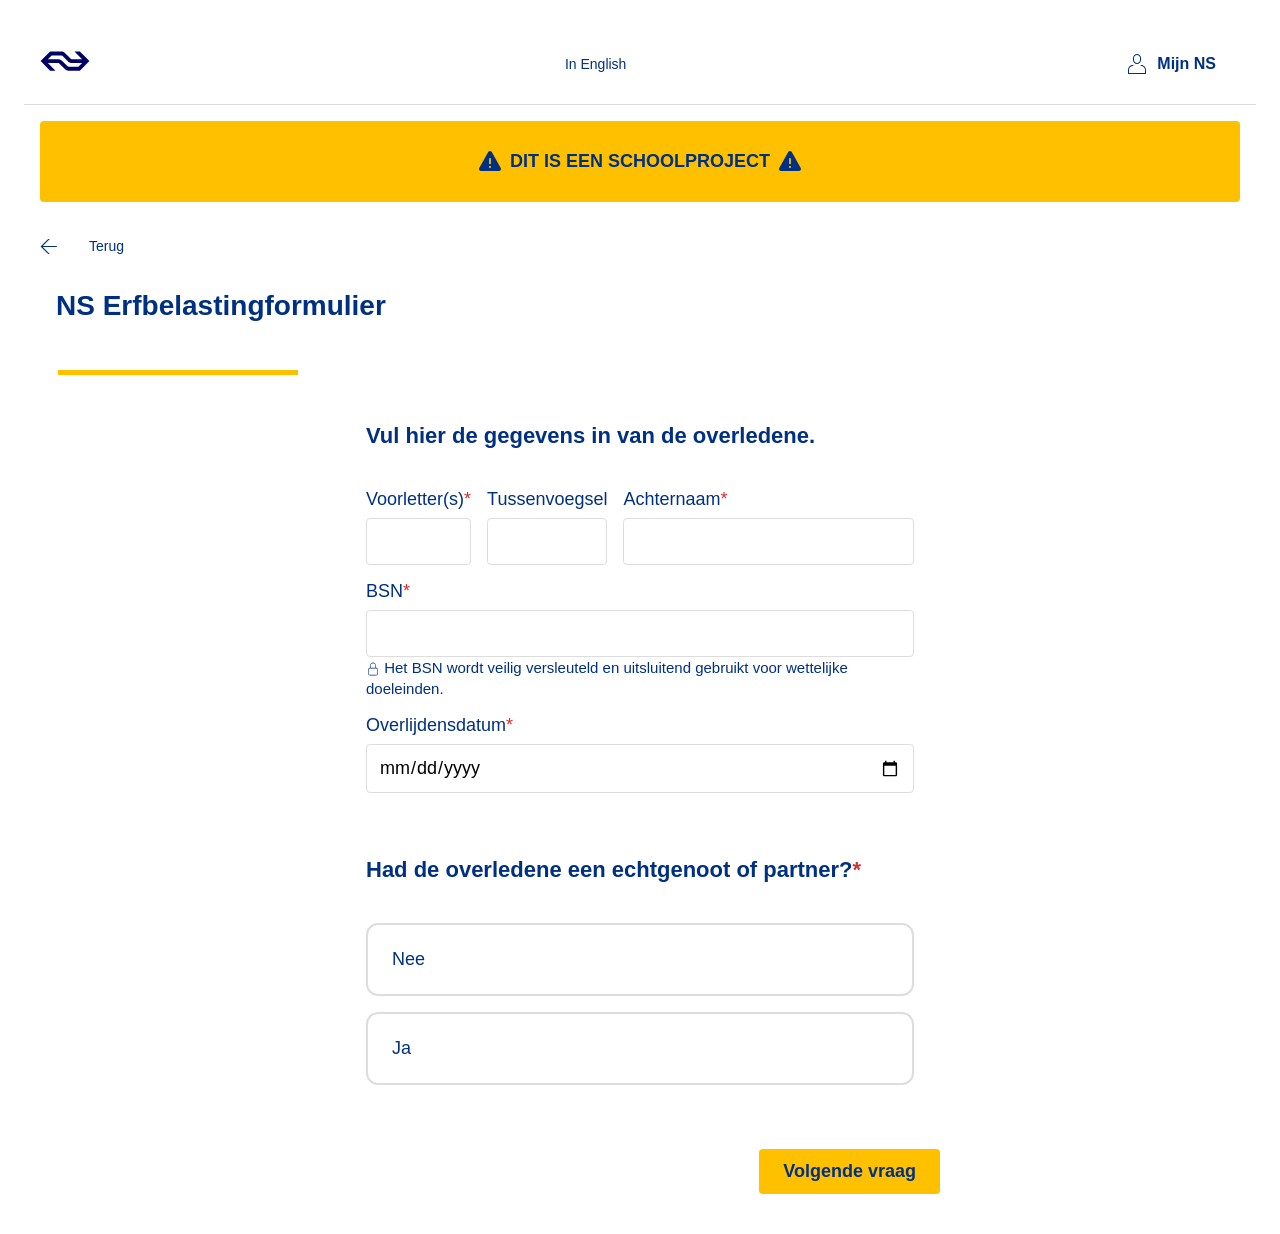
==== commit 185b1253: "Formulier validatie en UI-updates Voegt client-side validatie en diverse UI-verbeteringen toe: BSN-e" ====
--- a/index.html
+++ b/index.html
@@ -9,7 +9,7 @@
       href="https://static-ns-nl-data.fep-p.cla.ns.nl/apps/nessie/fonts/1.0.1/fonts.css"
     />
     <link rel="stylesheet" href="styles.css" />
-    <!-- <script defer src="main.js"></script> -->
+    <script defer src="main.js"></script>
   </head>
   <body>
     <head>
@@ -84,7 +84,7 @@
         </svg>
       </div>
 
-      <nav class="backbutton">
+      <nav class="back-button">
         <svg
           width="17"
           height="15"
@@ -113,85 +113,110 @@
         <fieldset class="deceased-info">
           <legend>Vul hier de gegevens in van de overledene.</legend>
 
-          <label class="required">
-            <span>Voorletter(s)</span>
-            <input class="initial" type="text" 
-            required
-            pattern="[A-Z\.]+"
-            maxlength="10"
-            minlength="1"
-            title="Vul voorletters in met hoofdletters, gescheiden door punten (bijv. J.P. of J.P.H.)"
-            />
-          </label>
-
-          <label>
-            Tussenvoegsel
-            <input type="text"
-            class="prefix" 
-            required
-            maxlength="15"
-            minlength="1"
-            title="Vul tussenvoegsel in met hoofdletters (bijv. van der, de la, etc.)"
-            />
-          </label>
-          <label class="required">
-            <span>Achternaam</span>
-            <input type="text" 
-            required
-            maxlength="50"
-            minlength="1"
-            title="Vul achternaam in met hoofdletters (bijv. Jansen, de Vries, etc.)"
-            />
-          </label>
+          <div class="field-row">
+            <label class="required">
+              <span>Voorletter(s)</span>
+              <input
+                class="initial"
+                type="text"
+                required
+                maxlength="9  "
+                minlength="1"
+                title="Vul voorletters in met hoofdletters, gescheiden door punten (bijv. J.P. of J.P.H.)"
+              />
+            </label>
+
+            <label>
+              Tussenvoegsel
+              <input
+                type="text"
+                class="prefix"
+                maxlength="15"
+                minlength="1"
+                title="Vul tussenvoegsel in met hoofdletters (bijv. van der, de la, etc.)"
+              />
+            </label>
+
+            <label class="required">
+              <span>Achternaam</span>
+              <input
+                class="lastname"
+                type="text"
+                required
+                maxlength="50"
+                minlength="1"
+                title="Vul achternaam in met hoofdletters (bijv. Jansen, de Vries, etc.)"
+              />
+            </label>
+          </div>
           <label class="required">
             <span>BSN</span>
-            <input type="number" minlength="9" maxlength="9" required inputmode="numeric" pattern="[0-9]{8,9}" />
+            <input
+              type="text"
+              id="bsn-field"
+              minlength="8"
+              maxlength="9"
+              required
+              inputmode="numeric"
+              pattern="[0-9]{8,9}"
+              aria-describedby="bsn-hint"
+            />
+            <small id="bsn-hint" class="hint">
+<svg fill="currentColor" xmlns="http://www.w3.org/2000/svg" width="24" height="24" viewBox="0 0 24 24">
+			<!--?lit$060863698$--><path d="M19.27 10.7c-.47-.47-1.1-.73-1.77-.73H17V6c0-1.34-.52-2.59-1.46-3.54C14.6 1.52 13.34 1 12 1s-2.59.52-3.54 1.46C7.52 3.4 7 4.66 7 6v3.97h-.5c-.67 0-1.29.26-1.77.73S4 11.8 4 12.47v8c0 .67.26 1.29.73 1.77s1.1.73 1.77.73h11c.67 0 1.29-.26 1.77-.73s.73-1.1.73-1.77v-8c0-.67-.26-1.29-.73-1.77M8 6c0-1.07.42-2.07 1.17-2.83C9.92 2.42 10.93 2 12 2s2.07.42 2.83 1.17S16 4.93 16 6v3.97H8zm11 14.47a1.5 1.5 0 0 1-1.5 1.5h-11a1.5 1.5 0 0 1-1.5-1.5v-8a1.5 1.5 0 0 1 1.5-1.5h11a1.5 1.5 0 0 1 1.5 1.5z"></path>
+		</svg>
+              Het BSN wordt veilig versleuteld en uitsluitend gebruikt voor
+              wettelijke doeleinden.
+            </small>
           </label>
 
           <label class="required">
             <span>Overlijdensdatum</span>
-            <input type="date" />
+            <input type="date" required />
           </label>
         </fieldset>
 
         <fieldset class="marital-status">
-          <legend class="required"><span>Had de overledene een echtgenoot of partner?</span></legend>
-          <label>
-            <input type="radio" name="maritalStatus" value="nee" />
-            Nee
-          </label>
-
-          <label>
-            <input type="radio" name="maritalStatus" value="ja" />
+          <legend class="required">
+            <span>Had de overledene een echtgenoot of partner?</span>
+          </legend>
+          <label>
+            <input type="radio" name="maritalStatus" value="nee" required />
+            Nee
+          </label>
+
+          <label>
+            <input type="radio" name="maritalStatus" value="ja" required />
             Ja
           </label>
         </fieldset>
 
         <fieldset class="marital-agreement hidden-fieldset">
           <legend class="required">
-            <span>Hadden de overledene en diens echtgenoot of geregistreerde partner
-            huwelijkse of partner schaps- voorwaarden laten vastleggen in een
-            notariële akte?</span>
+            <span
+              >Hadden de overledene en diens echtgenoot of geregistreerde
+              partner huwelijkse of partner schaps- voorwaarden laten vastleggen
+              in een notariële akte?</span
+            >
           </legend>
           <label>
-            <input type="radio" name="maritalAgreement" value="nee" />
-            Nee
-          </label>
-          <label>
-            <input type="radio" name="maritalAgreement" value="ja" />
-            Ja
-          </label>
-        </fieldset>
-
-        <fieldset class="marital-agreement-files hidden-fieldset">
+            <input type="radio" name="maritalAgreement" value="nee" required />
+            Nee
+          </label>
+          <label>
+            <input type="radio" name="maritalAgreement" value="ja" required />
+            Ja
+          </label>
+
           <div class="file-picker">
             <input
               type="file"
               id="maritalAgreementFile"
               class="file-input"
               accept=".pdf,.doc,.docx"
+              required
             />
-            <label for="maritalAgreementFile" class="file-picker-label">
+            <label for="maritalAgreementFile" class="file-picker-label required">
               <svg
                 fill="currentColor"
                 xmlns="http://www.w3.org/2000/svg"
@@ -206,114 +231,116 @@
             <div class="file-name" id="maritalAgreementFileName"></div>
           </div>
 
-          <label for="maritalAgreementDate"
-            >Datum huwelijkse of partnerschapsvoorwaarden</label
-          >
-          <input type="date" id="maritalAgreementDate" />
-        </fieldset>
+          <label for="maritalAgreementDate" class="required"><span>Datum huwelijkse of partnerschapsvoorwaarden</span></label>
+          <input type="date" id="maritalAgreementDate" required />
+        </fieldset>
+
 
         <fieldset class="final-settlement hidden-fieldset">
-          <legend>
-            Hadden de overledene en diens partner een finaal verrekenbeding?
+          <legend class="required">
+            <span>Hadden de overledene en diens partner een finaal verrekenbeding?</span>
           </legend>
           <label>
-            <input type="radio" name="finalSettlement" value="nee" />
-            Nee
-          </label>
-
-          <label>
-            <input type="radio" name="finalSettlement" value="ja" />
+            <input type="radio" name="finalSettlement" value="nee" required />
+            Nee
+          </label>
+
+          <label>
+            <input type="radio" name="finalSettlement" value="ja" required />
             Ja
           </label>
         </fieldset>
 
         <fieldset class="children-info hidden-fieldset">
-          <legend>Had de overledene kinderen?</legend>
-          <label>
-            <input type="radio" name="children" value="nee" />
-            Nee
-          </label>
-
-          <label>
-            <input type="radio" name="children" value="ja" />
+          <legend class="required"><span>Had de overledene kinderen?</span></legend>
+          <label>
+            <input type="radio" name="children" value="nee" required />
+            Nee
+          </label>
+
+          <label>
+            <input type="radio" name="children" value="ja" required />
             Ja
           </label>
         </fieldset>
 
         <fieldset class="deceased-child-info hidden-fieldset">
-          <legend>
-            Is 1 van deze kinderen eerder overleden dan de overledene voor wie u
-            nu aangifte doet?
+          <legend class="required">
+            <span>Is 1 van deze kinderen eerder overleden dan de overledene voor wie u
+            nu aangifte doet?</span>
           </legend>
           <label>
-            <input type="radio" name="deceasedChild" value="nee" />
-            Nee
-          </label>
-
-          <label>
-            <input type="radio" name="deceasedChild" value="ja" />
+            <input type="radio" name="deceasedChild" value="nee" required />
+            Nee
+          </label>
+
+          <label>
+            <input type="radio" name="deceasedChild" value="ja" required />
             Ja
           </label>
         </fieldset>
 
         <fieldset class="grandchildren-info hidden-fieldset">
-          <legend>Had dit overleden kind zelf kinderen?</legend>
-          <label>
-            <input type="radio" name="deceasedChildGrandchildren" value="nee" />
-            Nee
-          </label>
-
-          <label>
-            <input type="radio" name="deceasedChildGrandchildren" value="ja" />
+          <legend class="required"><span>Had dit overleden kind zelf kinderen?</span></legend>
+          <label>
+            <input type="radio" name="deceasedChildGrandchildren" value="nee" required />
+            Nee
+          </label>
+
+          <label>
+            <input type="radio" name="deceasedChildGrandchildren" value="ja" required />
             Ja
           </label>
         </fieldset>
 
         <fieldset class="testament-info hidden-fieldset">
-          <legend>Had de overledene een testament?</legend>
-          <label>
-            <input type="radio" name="testament" value="nee" />
-            Nee
-          </label>
-
-          <label>
-            <input type="radio" name="testament" value="ja" />
+          <legend class="required"><span>Had de overledene een testament?</span></legend>
+          <label>
+            <input type="radio" name="testament" value="nee" required />
+            Nee
+          </label>
+
+          <label>
+            <input type="radio" name="testament" value="ja" required />
             Ja
           </label>
         </fieldset>
 
         <fieldset class="notary-info hidden-fieldset">
           <legend>Gegevens notaris</legend>
-          <label for="">
-            Protocolnummer notaris
-            <input type="number" />
-          </label>
-
-          <label>
-            Voorletter
-
-            <input type="text" />
-          </label>
-
-          <label for="">
-            Tussenvoegsel
-            <input type="text" />
-          </label>
-          <label for="">
-            Achternaam
-            <input type="text" />
-          </label>
-
-          <label for="">
-            Vestegingsplaats
-            <input type="text" />
-          </label>
-
-          <label for="">
-            Datum van het testament of van de laatste wijziging
-            <input type="date" name="" id="" />
-          </label>
-        </fieldset>
+          <label for="notaryProtocol" class="required">
+            <span>Protocolnummer notaris</span>
+            <input type="number" id="notaryProtocol" required min="0" />
+          </label>
+
+          <div class="field-row">
+            <label>
+              <span>Voorletter(s)</span>
+              <input class="initial" type="text" required pattern="[A-Z\.]+" maxlength="8" />
+            </label>
+
+            <label for="notaryPrefix">
+              Tussenvoegsel
+              <input class="prefix" type="text" id="notaryPrefix" maxlength="15" />
+            </label>
+
+            <label for="notaryLastname" class="required">
+              <span>Achternaam</span>
+              <input class="lastname" type="text" id="notaryLastname" required maxlength="50" />
+            </label>
+          </div>
+
+          <label for="notaryCity" class="required">
+            <span>Vestegingsplaats</span>
+            <input type="text" id="notaryCity" required />
+          </label>
+
+          <label for="notaryDate" class="required">
+            <span>Datum van het testament of van de laatste wijziging</span>
+            <input type="date" name="notaryDate" id="notaryDate" required />
+          </label>
+        </fieldset>
+        <button type="submit">Volgende vraag</button>
       </form>
     </main>
 
--- a/styles.css
+++ b/styles.css
@@ -4,6 +4,20 @@
   --ns-gray: #f5f5f5;
   --ns-gray-dark: #666;
   --ns-border: #ddd;
+
+  /* Validatie kleuren */
+  --validation-success-bg: #d4edda;
+  --validation-success-text: #155724;
+  --validation-success-border: #c3e6cb;
+  --validation-success-input: #28a745;
+
+  --validation-error-bg: #f8d7da;
+  --validation-error-text: #721c24;
+  --validation-error-border: #f5c6cb;
+  --validation-error-input: #dc3545;
+
+  --validation-error-bg-input: #fff8f8;
+  --validation-success-bg-input: #f8fff9;
 }
 
 * {
@@ -11,11 +25,7 @@
 }
 
 body {
-  font-family:
-    "NS Sans",
-    -apple-system,
-    BlinkMacSystemFont,
-    "Segoe UI",
+  font-family: "NS Sans", -apple-system, BlinkMacSystemFont, "Segoe UI",
     sans-serif;
   color: var(--ns-blue);
   background-color: #fff;
@@ -29,6 +39,7 @@
   font-weight: 700;
   font-size: 28px;
 }
+
 hr {
   border: none;
   background-color: var(--ns-yellow);
@@ -37,21 +48,16 @@
   margin: 3rem 1em;
 }
 
-.backbutton {
+.back-button {
   display: flex;
   align-items: center;
   gap: 0.5rem;
   margin-bottom: 1.5rem;
 }
 
-.noStyling {
-  all: unset;
-  cursor: pointer;
-}
-
 .noStyling:hover {
   text-decoration: underline;
-  background-color: #ffffff;
+  background-color: #fff;
 }
 
 .head-nav {
@@ -71,17 +77,17 @@
   display: flex;
   align-items: center;
   gap: 0.5rem;
-  background-color: transparent;
+  background: transparent;
   font-size: 14px;
   font-weight: 400;
-
-  :hover {
-    background-color: transparent;
-  }
+  cursor: pointer;
+}
+
+nav button:hover {
+  background: transparent;
 }
 
 nav button:nth-of-type(2) {
-  font-size: 20px;
   font-size: 16px;
   font-weight: 700;
 }
@@ -97,6 +103,9 @@
 
 .alert-section {
   display: flex;
+  align-items: center;
+  justify-content: center;
+  gap: 0.5rem;
   background-color: var(--ns-yellow);
   color: var(--ns-blue);
   padding: 0.75rem;
@@ -105,10 +114,6 @@
   text-align: center;
   margin-bottom: 1.5rem;
   font-size: 14px;
-
-  align-items: center;
-  justify-content: center;
-  gap: 0.5rem;
 }
 
 form {
@@ -117,7 +122,7 @@
 }
 
 fieldset {
-  border: 0px solid var(--ns-border);
+  border: 0;
   padding: 1.5rem;
   margin-bottom: 1.5rem;
 }
@@ -127,7 +132,7 @@
   font-weight: 600;
   color: var(--ns-blue);
   padding: 0 1.5rem;
-  margin: 0 -1.5rem 1rem -1.5rem;
+  margin: 0 -1.5rem 1rem;
   display: block;
   width: calc(100% + 3rem);
 }
@@ -141,7 +146,8 @@
 }
 
 label.required span::after,
-legend.required span::after {
+legend.required span::after,
+label:has(input[required]) span::after {
   content: "*";
   color: #d32f2f;
 }
@@ -166,11 +172,12 @@
   margin-bottom: 1rem;
 }
 
-label:has(input[type="radio"]):hover {
-  border-color: var(--ns-blue);
-}
+label:has(input[type="radio"]):hover,
 label:has(input[type="radio"]:checked) {
   border-color: var(--ns-blue);
+}
+
+label:has(input[type="radio"]:checked) {
   background-color: rgba(0, 48, 130, 0.04);
   font-weight: 600;
 }
@@ -202,23 +209,40 @@
   -moz-appearance: textfield;
 }
 
-
-/* Voorletter */
+.field-row {
+  display: flex;
+  gap: 1rem;
+  margin-bottom: 1rem;
+}
+
+.field-row label {
+  flex: 1;
+  margin-bottom: 0;
+  display: flex;
+  flex-direction: column;
+}
+
+.field-row label:has(input.initial) {
+  flex: 2;
+}
+
+.field-row label:has(input.prefix) {
+  flex: 3;
+}
+
+.field-row label:has(input.lastname) {
+  flex: 10;
+}
+
+.hint svg {
+  vertical-align: middle;
+  width: 14px;
+  height: 14px;
+}
 
 input[type="text"].initial {
-  width: 180px;
   text-transform: uppercase;
 }
-
-/* Voorletter */
-
-input[type="text"].prefix {
-  width: 200px;
-}
-
-
-
-
 
 input[type="text"]:focus,
 input[type="number"]:focus,
@@ -244,128 +268,108 @@
   background-color: #ffb000;
 }
 
-/* Tablet and larger screens */
+button[type="submit"] {
+  display: block;
+  margin-left: auto;
+}
+
 @media (min-width: 768px) {
   body {
     font-size: 16px;
     padding: 1.5rem;
   }
-
-  .alert-section {
+  .alert-section,
+  button {
     font-size: 16px;
   }
-
   legend {
     font-size: 20px;
   }
-
-  label {
-    font-size: 16px;
-  }
-
+  label,
   input[type="text"],
   input[type="number"],
   input[type="date"] {
     font-size: 16px;
   }
-
-  button {
-    font-size: 16px;
-  }
-}
-
-/* Desktop screens */
+}
+
 @media (min-width: 1024px) {
   body {
     font-size: 18px;
   }
-
-  .alert-section {
+  .alert-section,
+  button {
     font-size: 18px;
   }
-
   legend {
     font-size: 22px;
   }
-
-  label {
-    font-size: 18px;
-  }
-
+  label,
   input[type="text"],
   input[type="number"],
   input[type="date"] {
     font-size: 18px;
   }
-
-  button {
-    font-size: 18px;
-  }
 }
 
 .hidden-fieldset {
   display: none;
 }
 
-
-/* Marital Status: ja → show marital-agreement */
 .marital-status:has(input[value="ja"]:checked) ~ .marital-agreement {
   display: block;
 }
 
-/* Marital Status: nee → show children-info directly */
 .marital-status:has(input[value="nee"]:checked) ~ .children-info {
   display: block;
 }
 
-/* Marital Agreement: nee → show final-settlement only */
-.marital-agreement:has(input[value="nee"]:checked) ~ .final-settlement {
-  display: block;
-}
-
-/* Marital Agreement: ja → show both final-settlement AND marital-agreement-files */
-.marital-agreement:has(input[value="ja"]:checked) ~ .final-settlement,
-.marital-agreement:has(input[value="ja"]:checked) ~ .marital-agreement-files {
-  display: block;
-}
-
-/* Final Settlement: any selection → show children-info */
+.marital-agreement .file-picker,
+.marital-agreement label[for="maritalAgreementDate"],
+.marital-agreement #maritalAgreementDate {
+  display: none;
+}
+
+.marital-agreement:has(input[value="ja"]:checked) .file-picker,
+.marital-agreement:has(input[value="ja"]:checked) label[for="maritalAgreementDate"],
+.marital-agreement:has(input[value="ja"]:checked) #maritalAgreementDate {
+  display: block;
+}
+
+.marital-agreement:has(input[value="nee"]:checked) ~ .final-settlement,
+.marital-agreement:has(input[value="ja"]:checked) ~ .final-settlement {
+  display: block;
+}
+
 .final-settlement:has(input[name="finalSettlement"]:checked) ~ .children-info {
   display: block;
 }
 
-/* Children: ja → show deceased-child-info */
 .children-info:has(input[value="ja"]:checked) ~ .deceased-child-info {
   display: block;
 }
 
-/* Children: nee → show testament-info */
 .children-info:has(input[value="nee"]:checked) ~ .testament-info {
   display: block;
 }
 
-/* Deceased Child: ja → show grandchildren-info */
 .deceased-child-info:has(input[value="ja"]:checked) ~ .grandchildren-info {
   display: block;
 }
 
-/* Deceased Child: nee → show testament-info */
 .deceased-child-info:has(input[value="nee"]:checked) ~ .testament-info {
   display: block;
 }
 
-/* Grandchildren: any selection → show testament-info */
 .grandchildren-info:has(input[name="deceasedChildGrandchildren"]:checked)
   ~ .testament-info {
   display: block;
 }
 
-/* Testament: ja → show notary-info */
 .testament-info:has(input[value="ja"]:checked) ~ .notary-info {
   display: block;
 }
 
-/* File Picker Styling */
 .file-picker {
   margin-bottom: 1.5rem;
 }
@@ -458,24 +462,61 @@
   transform: scale(0.95);
 }
 
-/* Tablet and larger screens */
 @media (min-width: 768px) {
   .file-picker-label {
     font-size: 16px;
   }
-
   .file-name {
     font-size: 14px;
   }
 }
 
-/* Desktop screens */
 @media (min-width: 1024px) {
-  .file-picker-label {
-    font-size: 16px;
-  }
-
   .file-name {
     font-size: 16px;
   }
 }
+
+/* Validatie feedback styles */
+.validation-feedback {
+  margin-top: 0.5rem;
+  padding: 0.75rem;
+  border-radius: 4px;
+  font-size: 0.875rem;
+  font-weight: 500;
+  animation: slideIn 0.3s ease-out;
+}
+
+@keyframes slideIn {
+  from {
+    opacity: 0;
+    transform: translateY(-8px);
+  }
+  to {
+    opacity: 1;
+    transform: translateY(0);
+  }
+}
+
+.validation-feedback.valid {
+  background-color: var(--validation-success-bg);
+  color: var(--validation-success-text);
+  border: 1px solid var(--validation-success-border);
+}
+
+.validation-feedback.invalid {
+  background-color: var(--validation-error-bg);
+  color: var(--validation-error-text);
+  border: 1px solid var(--validation-error-border);
+}
+
+/* Input styling bij validatie */
+input.input-valid {
+  border: 2px solid var(--validation-success-input);
+  background-color: var(--validation-success-bg-input);
+}
+
+input.input-invalid {
+  border: 2px solid var(--validation-error-input);
+  background-color: var(--validation-error-bg-input);
+}
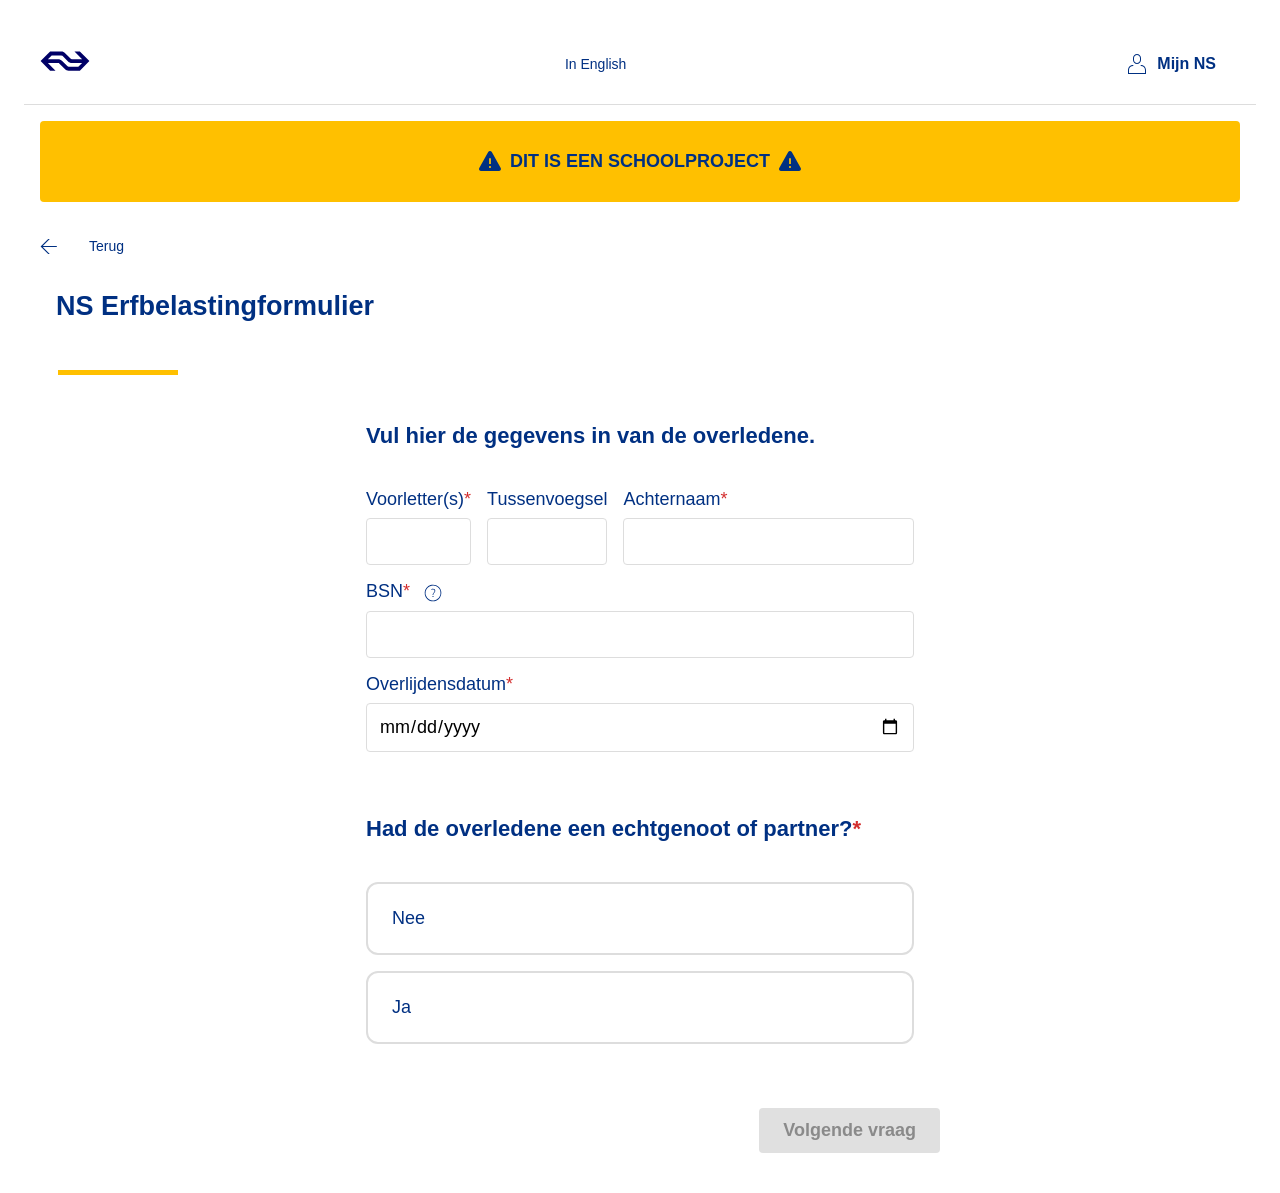
==== commit 476d5892: "Verbeter formuliervalidatie en toegankelijkheid Voegt uitgebreide client-side validatie, tooltips en" ====
--- a/index.html
+++ b/index.html
@@ -12,7 +12,7 @@
     <script defer src="main.js"></script>
   </head>
   <body>
-    <head>
+    <header>
       <nav class="head-nav">
         <a href="https://www.ns.nl/">
           <svg
@@ -24,7 +24,6 @@
             viewBox="-2.04189744 -2.04189744 178.37648488 72.14704288"
             id="svg26940"
           >
-            <defs id="defs26942" />
             <path
               d="M 76.19003,32.7088 C 72.73763,29.33945 68.00393,27.23954 62.8194,27.23954 L 26.08874,27.23954 L 39.67292,13.61977 L 74.23248,13.61977 C 75.69174,13.6435 77.05609,14.28415 78.01707,15.24513 L 98.07894,35.36632 C 101.53134,38.7238 106.25317,40.83558 111.47329,40.83558 L 148.23955,40.83558 L 134.63165,54.45535 L 100.10767,54.45535 C 98.62468,54.40789 97.28406,53.77911 96.31122,52.78254 L 76.19003,32.7088 z M 86.68959,62.43976 C 90.10639,65.89216 94.85196,68.06325 100.10767,68.06325 L 140.23141,68.06325 L 174.29269,34.03756 L 140.23141,0 L 121.00001,0 L 148.23955,27.23954 L 111.47329,27.23954 C 110.0259,27.23954 108.67351,26.65821 107.7243,25.73282 L 87.6387,5.64723 C 84.19817,2.15924 79.46447,0.01187 74.23248,0 L 34.04952,0 L 0,34.03756 L 34.04952,68.06325 L 53.29268,68.06325 L 26.08874,40.83558 L 62.8194,40.83558 C 64.27866,40.83558 65.59556,41.41691 66.5684,42.36602 L 86.68959,62.43976"
               id="path25442"
@@ -55,7 +54,7 @@
           Mijn NS
         </button>
       </nav>
-    </head>
+    </header>
 
     <main>
       <div class="alert-section">
@@ -109,7 +108,7 @@
       <h1>NS Erfbelastingformulier</h1>
 
       <hr />
-      <form action="submit" autocomplete="off">
+      <form action="submit" autocomplete="off" novalidate>
         <fieldset class="deceased-info">
           <legend>Vul hier de gegevens in van de overledene.</legend>
 
@@ -120,7 +119,7 @@
                 class="initial"
                 type="text"
                 required
-                maxlength="9  "
+                maxlength="9"
                 minlength="1"
                 title="Vul voorletters in met hoofdletters, gescheiden door punten (bijv. J.P. of J.P.H.)"
               />
@@ -151,28 +150,54 @@
           </div>
           <label class="required">
             <span>BSN</span>
+            <button
+              type="button"
+              class="tooltip-trigger"
+              aria-label="Wat is BSN?"
+              aria-describedby="bsn-tooltip"
+            >
+              <svg
+                fill="currentColor"
+                xmlns="http://www.w3.org/2000/svg"
+                width="20"
+                height="20"
+                viewBox="0 0 24 24"
+              >
+                <path
+                  d="M12 7c-.55 0-1.22.11-2 .35l.07.9c.69-.27 1.29-.41 1.83-.41 1.16 0 1.93.67 1.93 1.68 0 .42-.13.9-.41 1.27-.22.3-.45.58-.66.84-.62.77-1.13 1.41-1.17 1.97-.03.38-.04.66-.04.84h.85c0-.71.18-1.27.55-1.81.18-.27.41-.53.65-.8.19-.21.37-.42.54-.64.42-.55.62-1.13.62-1.76 0-1.51-1.11-2.44-2.76-2.44Zm-.57 8.68h1.15v1.18h-1.15z"
+                ></path>
+                <path
+                  d="M19.07 4.93A10.02 10.02 0 0 0 12 2c-1.98 0-3.91.59-5.56 1.69a10 10 0 0 0-3.68 4.49c-.76 1.83-.95 3.84-.57 5.78a10.03 10.03 0 0 0 2.74 5.12c1.4 1.4 3.18 2.35 5.12 2.74s3.95.19 5.78-.57a10.04 10.04 0 0 0 4.49-3.68 10 10 0 0 0 1.69-5.56c0-2.65-1.06-5.19-2.93-7.07Zm-.71 13.43A8.984 8.984 0 0 1 7 19.48a8.96 8.96 0 0 1-3.31-4.04 9 9 0 0 1-.51-5.2c.35-1.75 1.2-3.35 2.46-4.61s2.86-2.12 4.61-2.46a9 9 0 0 1 5.2.51 8.99 8.99 0 0 1 5.56 8.31c0 2.39-.95 4.67-2.64 6.36Z"
+                ></path>
+              </svg>
+            </button>
             <input
               type="text"
               id="bsn-field"
-              minlength="8"
+              minlength="9"
               maxlength="9"
               required
               inputmode="numeric"
-              pattern="[0-9]{8,9}"
-              aria-describedby="bsn-hint"
-            />
-            <small id="bsn-hint" class="hint">
-<svg fill="currentColor" xmlns="http://www.w3.org/2000/svg" width="24" height="24" viewBox="0 0 24 24">
-			<!--?lit$060863698$--><path d="M19.27 10.7c-.47-.47-1.1-.73-1.77-.73H17V6c0-1.34-.52-2.59-1.46-3.54C14.6 1.52 13.34 1 12 1s-2.59.52-3.54 1.46C7.52 3.4 7 4.66 7 6v3.97h-.5c-.67 0-1.29.26-1.77.73S4 11.8 4 12.47v8c0 .67.26 1.29.73 1.77s1.1.73 1.77.73h11c.67 0 1.29-.26 1.77-.73s.73-1.1.73-1.77v-8c0-.67-.26-1.29-.73-1.77M8 6c0-1.07.42-2.07 1.17-2.83C9.92 2.42 10.93 2 12 2s2.07.42 2.83 1.17S16 4.93 16 6v3.97H8zm11 14.47a1.5 1.5 0 0 1-1.5 1.5h-11a1.5 1.5 0 0 1-1.5-1.5v-8a1.5 1.5 0 0 1 1.5-1.5h11a1.5 1.5 0 0 1 1.5 1.5z"></path>
-		</svg>
-              Het BSN wordt veilig versleuteld en uitsluitend gebruikt voor
-              wettelijke doeleinden.
-            </small>
+              pattern="[0-9]{9}"
+              aria-describedby="bsn-tooltip"
+            />
+            <div id="bsn-tooltip" class="tooltip" role="tooltip">
+              <p><strong>Burgerservicenummer</strong></p>
+              <p>
+                Dit is een uniek nummer van 9 cijfers, persoonlijk voor iedereen
+                in Nederland. Je vindt het op:
+              </p>
+              <ul>
+                <li>Achterkant van je ID-kaart of paspoort</li>
+                <li>Je zorgverzekeringspas</li>
+                <li>Een briefje van de gemeente jaarlijks</li>
+              </ul>
+            </div>
           </label>
 
           <label class="required">
             <span>Overlijdensdatum</span>
-            <input type="date" required />
+            <input id="deceasedDate" type="date" required max="2026-03-09" />
           </label>
         </fieldset>
 
@@ -215,8 +240,12 @@
               class="file-input"
               accept=".pdf,.doc,.docx"
               required
-            />
-            <label for="maritalAgreementFile" class="file-picker-label required">
+              aria-describedby="file-format-tooltip"
+            />
+            <label
+              for="maritalAgreementFile"
+              class="file-picker-label required"
+            >
               <svg
                 fill="currentColor"
                 xmlns="http://www.w3.org/2000/svg"
@@ -226,19 +255,53 @@
               >
                 <path d="M19 13h-6v6h-2v-6H5v-2h6V5h2v6h6v2z"></path>
               </svg>
-              <span class="file-picker-text">Upload notariële akte</span>
-            </label>
+              <span>Upload notariële akte</span>
+              <button
+                type="button"
+                class="tooltip-trigger"
+                aria-label="Welk bestandsformaat?"
+                aria-describedby="file-format-tooltip"
+              >
+                <svg
+                  fill="currentColor"
+                  xmlns="http://www.w3.org/2000/svg"
+                  width="20"
+                  height="20"
+                  viewBox="0 0 24 24"
+                >
+                  <path
+                    d="M12 7c-.55 0-1.22.11-2 .35l.07.9c.69-.27 1.29-.41 1.83-.41 1.16 0 1.93.67 1.93 1.68 0 .42-.13.9-.41 1.27-.22.3-.45.58-.66.84-.62.77-1.13 1.41-1.17 1.97-.03.38-.04.66-.04.84h.85c0-.71.18-1.27.55-1.81.18-.27.41-.53.65-.8.19-.21.37-.42.54-.64.42-.55.62-1.13.62-1.76 0-1.51-1.11-2.44-2.76-2.44Zm-.57 8.68h1.15v1.18h-1.15z"
+                  ></path>
+                  <path
+                    d="M19.07 4.93A10.02 10.02 0 0 0 12 2c-1.98 0-3.91.59-5.56 1.69a10 10 0 0 0-3.68 4.49c-.76 1.83-.95 3.84-.57 5.78a10.03 10.03 0 0 0 2.74 5.12c1.4 1.4 3.18 2.35 5.12 2.74s3.95.19 5.78-.57a10.04 10.04 0 0 0 4.49-3.68 10 10 0 0 0 1.69-5.56c0-2.65-1.06-5.19-2.93-7.07Zm-.71 13.43A8.984 8.984 0 0 1 7 19.48a8.96 8.96 0 0 1-3.31-4.04 9 9 0 0 1-.51-5.2c.35-1.75 1.2-3.35 2.46-4.61s2.86-2.12 4.61-2.46a9 9 0 0 1 5.2.51 8.99 8.99 0 0 1 5.56 8.31c0 2.39-.95 4.67-2.64 6.36Z"
+                  ></path>
+                </svg>
+              </button>
+            </label>
+            <div id="file-format-tooltip" class="tooltip" role="tooltip">
+              <p><strong>Bestandsformaat</strong></p>
+              <p>Upload je notariële akte als:</p>
+              <ul>
+                <li><strong>PDF</strong> (aanbevolen)</li>
+                <li><strong>DOC</strong> of <strong>DOCX</strong> (Word)</li>
+              </ul>
+              <p><small>Max. 5MB</small></p>
+            </div>
             <div class="file-name" id="maritalAgreementFileName"></div>
           </div>
 
-          <label for="maritalAgreementDate" class="required"><span>Datum huwelijkse of partnerschapsvoorwaarden</span></label>
+          <label for="maritalAgreementDate" class="required"
+            ><span>Datum akte</span></label
+          >
           <input type="date" id="maritalAgreementDate" required />
         </fieldset>
 
-
         <fieldset class="final-settlement hidden-fieldset">
           <legend class="required">
-            <span>Hadden de overledene en diens partner een finaal verrekenbeding?</span>
+            <span
+              >Hadden de overledene en diens partner een finaal
+              verrekenbeding?</span
+            >
           </legend>
           <label>
             <input type="radio" name="finalSettlement" value="nee" required />
@@ -252,7 +315,9 @@
         </fieldset>
 
         <fieldset class="children-info hidden-fieldset">
-          <legend class="required"><span>Had de overledene kinderen?</span></legend>
+          <legend class="required">
+            <span>Had de overledene kinderen?</span>
+          </legend>
           <label>
             <input type="radio" name="children" value="nee" required />
             Nee
@@ -266,8 +331,10 @@
 
         <fieldset class="deceased-child-info hidden-fieldset">
           <legend class="required">
-            <span>Is 1 van deze kinderen eerder overleden dan de overledene voor wie u
-            nu aangifte doet?</span>
+            <span
+              >Is 1 van deze kinderen eerder overleden dan de overledene voor
+              wie u nu aangifte doet?</span
+            >
           </legend>
           <label>
             <input type="radio" name="deceasedChild" value="nee" required />
@@ -281,20 +348,34 @@
         </fieldset>
 
         <fieldset class="grandchildren-info hidden-fieldset">
-          <legend class="required"><span>Had dit overleden kind zelf kinderen?</span></legend>
-          <label>
-            <input type="radio" name="deceasedChildGrandchildren" value="nee" required />
-            Nee
-          </label>
-
-          <label>
-            <input type="radio" name="deceasedChildGrandchildren" value="ja" required />
+          <legend class="required">
+            <span>Had dit kind zelf kinderen?</span>
+          </legend>
+          <label>
+            <input
+              type="radio"
+              name="deceasedChildGrandchildren"
+              value="nee"
+              required
+            />
+            Nee
+          </label>
+
+          <label>
+            <input
+              type="radio"
+              name="deceasedChildGrandchildren"
+              value="ja"
+              required
+            />
             Ja
           </label>
         </fieldset>
 
         <fieldset class="testament-info hidden-fieldset">
-          <legend class="required"><span>Had de overledene een testament?</span></legend>
+          <legend class="required">
+            <span>Had de overledene een testament?</span>
+          </legend>
           <label>
             <input type="radio" name="testament" value="nee" required />
             Nee
@@ -309,30 +390,120 @@
         <fieldset class="notary-info hidden-fieldset">
           <legend>Gegevens notaris</legend>
           <label for="notaryProtocol" class="required">
-            <span>Protocolnummer notaris</span>
-            <input type="number" id="notaryProtocol" required min="0" />
+            <span>Protocolnummer</span>
+            <button
+              type="button"
+              class="tooltip-trigger"
+              aria-label="Wat is een protocolnummer?"
+              aria-describedby="protocol-tooltip"
+            >
+              <svg
+                fill="currentColor"
+                xmlns="http://www.w3.org/2000/svg"
+                width="20"
+                height="20"
+                viewBox="0 0 24 24"
+              >
+                <path
+                  d="M12 7c-.55 0-1.22.11-2 .35l.07.9c.69-.27 1.29-.41 1.83-.41 1.16 0 1.93.67 1.93 1.68 0 .42-.13.9-.41 1.27-.22.3-.45.58-.66.84-.62.77-1.13 1.41-1.17 1.97-.03.38-.04.66-.04.84h.85c0-.71.18-1.27.55-1.81.18-.27.41-.53.65-.8.19-.21.37-.42.54-.64.42-.55.62-1.13.62-1.76 0-1.51-1.11-2.44-2.76-2.44Zm-.57 8.68h1.15v1.18h-1.15z"
+                ></path>
+                <path
+                  d="M19.07 4.93A10.02 10.02 0 0 0 12 2c-1.98 0-3.91.59-5.56 1.69a10 10 0 0 0-3.68 4.49c-.76 1.83-.95 3.84-.57 5.78a10.03 10.03 0 0 0 2.74 5.12c1.4 1.4 3.18 2.35 5.12 2.74s3.95.19 5.78-.57a10.04 10.04 0 0 0 4.49-3.68 10 10 0 0 0 1.69-5.56c0-2.65-1.06-5.19-2.93-7.07Zm-.71 13.43A8.984 8.984 0 0 1 7 19.48a8.96 8.96 0 0 1-3.31-4.04 9 9 0 0 1-.51-5.2c.35-1.75 1.2-3.35 2.46-4.61s2.86-2.12 4.61-2.46a9 9 0 0 1 5.2.51 8.99 8.99 0 0 1 5.56 8.31c0 2.39-.95 4.67-2.64 6.36Z"
+                ></path>
+              </svg>
+            </button>
+            <input
+              type="text"
+              id="notaryProtocol"
+              required
+              inputmode="numeric"
+              pattern="[0-9]+"
+              aria-describedby="protocol-tooltip"
+            />
+            <div id="protocol-tooltip" class="tooltip" role="tooltip">
+              <p><strong>Protocolnummer</strong></p>
+              <p>
+                Dit is het referentienummer van het testament of de wijziging.
+                Je vindt het op:
+              </p>
+              <ul>
+                <li>Je kopie van de notariële akte</li>
+                <li>De begeleidende brief van de notaris</li>
+              </ul>
+            </div>
           </label>
 
           <div class="field-row">
             <label>
               <span>Voorletter(s)</span>
-              <input class="initial" type="text" required pattern="[A-Z\.]+" maxlength="8" />
+              <input
+                class="initial"
+                type="text"
+                required
+                pattern="[A-Z\.]+"
+                maxlength="8"
+              />
             </label>
 
             <label for="notaryPrefix">
               Tussenvoegsel
-              <input class="prefix" type="text" id="notaryPrefix" maxlength="15" />
+              <input
+                class="prefix"
+                type="text"
+                id="notaryPrefix"
+                maxlength="15"
+              />
             </label>
 
             <label for="notaryLastname" class="required">
               <span>Achternaam</span>
-              <input class="lastname" type="text" id="notaryLastname" required maxlength="50" />
+              <input
+                class="lastname"
+                type="text"
+                id="notaryLastname"
+                required
+                maxlength="50"
+              />
             </label>
           </div>
 
           <label for="notaryCity" class="required">
-            <span>Vestegingsplaats</span>
-            <input type="text" id="notaryCity" required />
+            <span>Vestigingsplaats</span>
+            <button
+              type="button"
+              class="tooltip-trigger"
+              aria-label="Wat is vestigingsplaats?"
+              aria-describedby="notary-city-tooltip"
+            >
+              <svg
+                fill="currentColor"
+                xmlns="http://www.w3.org/2000/svg"
+                width="20"
+                height="20"
+                viewBox="0 0 24 24"
+              >
+                <path
+                  d="M12 7c-.55 0-1.22.11-2 .35l.07.9c.69-.27 1.29-.41 1.83-.41 1.16 0 1.93.67 1.93 1.68 0 .42-.13.9-.41 1.27-.22.3-.45.58-.66.84-.62.77-1.13 1.41-1.17 1.97-.03.38-.04.66-.04.84h.85c0-.71.18-1.27.55-1.81.18-.27.41-.53.65-.8.19-.21.37-.42.54-.64.42-.55.62-1.13.62-1.76 0-1.51-1.11-2.44-2.76-2.44Zm-.57 8.68h1.15v1.18h-1.15z"
+                ></path>
+                <path
+                  d="M19.07 4.93A10.02 10.02 0 0 0 12 2c-1.98 0-3.91.59-5.56 1.69a10 10 0 0 0-3.68 4.49c-.76 1.83-.95 3.84-.57 5.78a10.03 10.03 0 0 0 2.74 5.12c1.4 1.4 3.18 2.35 5.12 2.74s3.95.19 5.78-.57a10.04 10.04 0 0 0 4.49-3.68 10 10 0 0 0 1.69-5.56c0-2.65-1.06-5.19-2.93-7.07Zm-.71 13.43A8.984 8.984 0 0 1 7 19.48a8.96 8.96 0 0 1-3.31-4.04 9 9 0 0 1-.51-5.2c.35-1.75 1.2-3.35 2.46-4.61s2.86-2.12 4.61-2.46a9 9 0 0 1 5.2.51 8.99 8.99 0 0 1 5.56 8.31c0 2.39-.95 4.67-2.64 6.36Z"
+                ></path>
+              </svg>
+            </button>
+            <input
+              type="text"
+              id="notaryCity"
+              required
+              aria-describedby="notary-city-tooltip"
+            />
+            <div id="notary-city-tooltip" class="tooltip" role="tooltip">
+              <p><strong>Vestigingsplaats van de notaris</strong></p>
+              <p>
+                Dit is de plaats waar de notaris kantoor houdt,
+                <strong>niet</strong> jouw woonplaats. Je vindt dit op het
+                notariële document.
+              </p>
+            </div>
           </label>
 
           <label for="notaryDate" class="required">
@@ -340,10 +511,8 @@
             <input type="date" name="notaryDate" id="notaryDate" required />
           </label>
         </fieldset>
-        <button type="submit">Volgende vraag</button>
+        <button type="button" class="next-question-btn">Volgende vraag</button>
       </form>
     </main>
-
-    <footer></footer>
   </body>
 </html>
--- a/styles.css
+++ b/styles.css
@@ -1,3 +1,7 @@
+/* * ========================================================================== */
+/* * DESIGN TOKENS */
+/* * Centrale variabelen voor kleurgebruik en validatie. */
+/* * ========================================================================== */
 :root {
   --ns-yellow: #ffc000;
   --ns-blue: #003082;
@@ -5,7 +9,6 @@
   --ns-gray-dark: #666;
   --ns-border: #ddd;
 
-  /* Validatie kleuren */
   --validation-success-bg: #d4edda;
   --validation-success-text: #155724;
   --validation-success-border: #c3e6cb;
@@ -18,6 +21,14 @@
 
   --validation-error-bg-input: #fff8f8;
   --validation-success-bg-input: #f8fff9;
+}
+
+/* * ========================================================================== */
+/* * BASE / RESET */
+/* * Algemene basisregels die overal gelden. */
+/* * ========================================================================== */
+html {
+  scroll-behavior: smooth;
 }
 
 * {
@@ -32,20 +43,45 @@
   margin: 0;
   padding: 0;
   font-size: 14px;
+  overflow-x: hidden;
 }
 
 h1 {
   margin-left: 1rem;
   font-weight: 700;
-  font-size: 28px;
+  font-size: 1.5em;
+  line-height: 1.2;
 }
 
 hr {
   border: none;
   background-color: var(--ns-yellow);
   height: 5px;
-  width: 20%;
+  width: min(20%, 120px);
   margin: 3rem 1em;
+}
+
+/* * ========================================================================== */
+/* * LAYOUT */
+/* * Structuur van header, navigatie en hoofdcontent. */
+/* * ========================================================================== */
+.head-nav {
+  display: flex;
+  justify-content: space-between;
+  align-items: center;
+  gap: 0.75rem;
+  flex-wrap: wrap;
+  padding: 1rem;
+  border-bottom: 1px solid var(--ns-border);
+}
+
+.head-nav svg {
+  max-width: 50px;
+  height: auto;
+}
+
+main {
+  padding: 1rem;
 }
 
 .back-button {
@@ -60,51 +96,11 @@
   background-color: #fff;
 }
 
-.head-nav {
-  display: flex;
-  justify-content: space-between;
-  align-items: center;
-  padding: 1rem;
-  border-bottom: 1px solid var(--ns-border);
-}
-
-.head-nav svg {
-  max-width: 50px;
-  height: auto;
-}
-
-nav button {
-  display: flex;
-  align-items: center;
-  gap: 0.5rem;
-  background: transparent;
-  font-size: 14px;
-  font-weight: 400;
-  cursor: pointer;
-}
-
-nav button:hover {
-  background: transparent;
-}
-
-nav button:nth-of-type(2) {
-  font-size: 16px;
-  font-weight: 700;
-}
-
-nav button svg {
-  max-width: 24px;
-  height: 24px;
-}
-
-main {
-  padding: 1rem;
-}
-
 .alert-section {
   display: flex;
   align-items: center;
   justify-content: center;
+  flex-wrap: wrap;
   gap: 0.5rem;
   background-color: var(--ns-yellow);
   color: var(--ns-blue);
@@ -116,15 +112,46 @@
   font-size: 14px;
 }
 
+/* * ========================================================================== */
+/* * NAVIGATIE KNOPPEN */
+/* * Stijlen specifiek voor knoppen in de <nav>. */
+/* * ========================================================================== */
+nav button {
+  display: flex;
+  align-items: center;
+  gap: 0.5rem;
+  background: transparent;
+  font-size: 14px;
+  font-weight: 400;
+  cursor: pointer;
+  min-height: 40px;
+}
+
+nav button:nth-of-type(2) {
+  font-size: 16px;
+  font-weight: 700;
+}
+
+nav button svg {
+  max-width: 24px;
+  height: 24px;
+}
+
+/* * ========================================================================== */
+/* * FORMULIER STRUCTUUR */
+/* * Hoofdstructuur van het formulier en veldgroeperingen. */
+/* * ========================================================================== */
 form {
   max-width: 600px;
   margin: 0 auto;
+  width: 100%;
 }
 
 fieldset {
   border: 0;
   padding: 1.5rem;
   margin-bottom: 1.5rem;
+  min-width: 0;
 }
 
 legend {
@@ -137,16 +164,26 @@
   width: calc(100% + 3rem);
 }
 
+.hidden-fieldset {
+  display: none;
+}
+
+/* * ========================================================================== */
+/* * LABELS EN INPUTS */
+/* * Algemene invoervelden en verplichte-veld indicatie. */
+/* * ========================================================================== */
 label {
   display: block;
   margin-bottom: 1rem;
   font-weight: 500;
   color: var(--ns-blue);
   font-size: 14px;
+  position: relative;
 }
 
 label.required span::after,
 legend.required span::after,
+label.file-picker-label.required span::after,
 label:has(input[required]) span::after {
   content: "*";
   color: #d32f2f;
@@ -159,36 +196,6 @@
   display: block;
   width: 100%;
   margin-top: 0.5rem;
-}
-
-label:has(input[type="radio"]) {
-  display: flex;
-  align-items: center;
-  padding: 1.5rem;
-  border: 2px solid var(--ns-border);
-  border-radius: 12px;
-  cursor: pointer;
-  transition: all 0.2s ease;
-  margin-bottom: 1rem;
-}
-
-label:has(input[type="radio"]):hover,
-label:has(input[type="radio"]:checked) {
-  border-color: var(--ns-blue);
-}
-
-label:has(input[type="radio"]:checked) {
-  background-color: rgba(0, 48, 130, 0.04);
-  font-weight: 600;
-}
-
-label input[type="radio"] {
-  appearance: none;
-  -webkit-appearance: none;
-  width: 0;
-  height: 0;
-  margin: 0;
-  padding: 0;
 }
 
 input[type="text"],
@@ -209,37 +216,6 @@
   -moz-appearance: textfield;
 }
 
-.field-row {
-  display: flex;
-  gap: 1rem;
-  margin-bottom: 1rem;
-}
-
-.field-row label {
-  flex: 1;
-  margin-bottom: 0;
-  display: flex;
-  flex-direction: column;
-}
-
-.field-row label:has(input.initial) {
-  flex: 2;
-}
-
-.field-row label:has(input.prefix) {
-  flex: 3;
-}
-
-.field-row label:has(input.lastname) {
-  flex: 10;
-}
-
-.hint svg {
-  vertical-align: middle;
-  width: 14px;
-  height: 14px;
-}
-
 input[type="text"].initial {
   text-transform: uppercase;
 }
@@ -252,6 +228,80 @@
   box-shadow: 0 0 0 3px rgba(255, 192, 0, 0.1);
 }
 
+/* * ========================================================================== */
+/* * RADIO KAARTEN */
+/* * Radio-opties worden als klikbare kaarten weergegeven. */
+/* * ========================================================================== */
+label:has(input[type="radio"]) {
+  display: flex;
+  align-items: center;
+  padding: 1.5rem;
+  border: 2px solid var(--ns-border);
+  border-radius: 12px;
+  cursor: pointer;
+  transition: all 0.2s ease;
+  margin-bottom: 1rem;
+}
+
+label:has(input[type="radio"]):hover,
+label:has(input[type="radio"]:checked) {
+  border-color: var(--ns-blue);
+}
+
+label:has(input[type="radio"]:checked) {
+  background-color: rgba(0, 48, 130, 0.04);
+  font-weight: 600;
+}
+
+label input[type="radio"] {
+  appearance: none;
+  -webkit-appearance: none;
+  width: 0;
+  height: 0;
+  margin: 0;
+  padding: 0;
+}
+
+/* * ========================================================================== */
+/* * FIELD ROWS */
+/* * Verdeling van meerdere velden op een regel. */
+/* * ========================================================================== */
+.field-row {
+  display: flex;
+  gap: 1rem;
+  margin-bottom: 1rem;
+  min-width: 0;
+}
+
+.field-row label {
+  flex: 1;
+  margin-bottom: 0;
+  display: flex;
+  flex-direction: column;
+}
+
+.field-row label:has(input.initial) {
+  flex: 2;
+}
+
+.field-row label:has(input.prefix) {
+  flex: 3;
+}
+
+.field-row label:has(input.lastname) {
+  flex: 10;
+}
+
+.hint svg {
+  vertical-align: middle;
+  width: 14px;
+  height: 14px;
+}
+
+/* * ========================================================================== */
+/* * ALGEMENE KNOPPEN */
+/* * Basisknoppen inclusief submit-statussen. */
+/* * ========================================================================== */
 button {
   background-color: var(--ns-yellow);
   color: var(--ns-blue);
@@ -268,110 +318,41 @@
   background-color: #ffb000;
 }
 
-button[type="submit"] {
+button[type="submit"],
+button.next-question-btn {
   display: block;
   margin-left: auto;
 }
 
-@media (min-width: 768px) {
-  body {
-    font-size: 16px;
-    padding: 1.5rem;
-  }
-  .alert-section,
-  button {
-    font-size: 16px;
-  }
-  legend {
-    font-size: 20px;
-  }
-  label,
-  input[type="text"],
-  input[type="number"],
-  input[type="date"] {
-    font-size: 16px;
-  }
-}
-
-@media (min-width: 1024px) {
-  body {
-    font-size: 18px;
-  }
-  .alert-section,
-  button {
-    font-size: 18px;
-  }
-  legend {
-    font-size: 22px;
-  }
-  label,
-  input[type="text"],
-  input[type="number"],
-  input[type="date"] {
-    font-size: 18px;
-  }
-}
-
-.hidden-fieldset {
-  display: none;
-}
-
-.marital-status:has(input[value="ja"]:checked) ~ .marital-agreement {
-  display: block;
-}
-
-.marital-status:has(input[value="nee"]:checked) ~ .children-info {
-  display: block;
-}
-
-.marital-agreement .file-picker,
-.marital-agreement label[for="maritalAgreementDate"],
-.marital-agreement #maritalAgreementDate {
-  display: none;
-}
-
-.marital-agreement:has(input[value="ja"]:checked) .file-picker,
-.marital-agreement:has(input[value="ja"]:checked) label[for="maritalAgreementDate"],
-.marital-agreement:has(input[value="ja"]:checked) #maritalAgreementDate {
-  display: block;
-}
-
-.marital-agreement:has(input[value="nee"]:checked) ~ .final-settlement,
-.marital-agreement:has(input[value="ja"]:checked) ~ .final-settlement {
-  display: block;
-}
-
-.final-settlement:has(input[name="finalSettlement"]:checked) ~ .children-info {
-  display: block;
-}
-
-.children-info:has(input[value="ja"]:checked) ~ .deceased-child-info {
-  display: block;
-}
-
-.children-info:has(input[value="nee"]:checked) ~ .testament-info {
-  display: block;
-}
-
-.deceased-child-info:has(input[value="ja"]:checked) ~ .grandchildren-info {
-  display: block;
-}
-
-.deceased-child-info:has(input[value="nee"]:checked) ~ .testament-info {
-  display: block;
-}
-
-.grandchildren-info:has(input[name="deceasedChildGrandchildren"]:checked)
-  ~ .testament-info {
-  display: block;
-}
-
-.testament-info:has(input[value="ja"]:checked) ~ .notary-info {
-  display: block;
-}
-
+button[type="submit"]:disabled,
+button.next-question-btn:disabled {
+  background-color: #e0e0e0;
+  color: #8a8a8a;
+  cursor: not-allowed;
+}
+
+button[type="submit"]:disabled:hover,
+button.next-question-btn:disabled:hover {
+  background-color: #e0e0e0;
+}
+
+button.next-question:disabled {
+  background-color: #e0e0e0;
+  color: #8a8a8a;
+  cursor: not-allowed;
+}
+
+button.next-question:disabled:hover {
+  background-color: #e0e0e0;
+}
+
+/* * ========================================================================== */
+/* * FILE PICKER COMPONENT */
+/* * Uploadweergave voor bestanden met naam en verwijderactie. */
+/* * ========================================================================== */
 .file-picker {
   margin-bottom: 1.5rem;
+  position: relative;
 }
 
 .file-input {
@@ -409,6 +390,11 @@
   align-items: center;
 }
 
+.file-picker-label .tooltip-trigger {
+  margin-left: 0 !important;
+  margin-right: 0 !important;
+}
+
 .file-name {
   margin-top: 0.75rem;
   font-size: 13px;
@@ -427,6 +413,7 @@
 .file-info {
   display: flex;
   align-items: center;
+  flex-wrap: wrap;
   gap: 0.5rem;
   padding: 0.5rem 0.75rem;
   background-color: rgba(0, 48, 130, 0.05);
@@ -462,22 +449,111 @@
   transform: scale(0.95);
 }
 
-@media (min-width: 768px) {
-  .file-picker-label {
-    font-size: 16px;
-  }
-  .file-name {
-    font-size: 14px;
-  }
-}
-
-@media (min-width: 1024px) {
-  .file-name {
-    font-size: 16px;
-  }
-}
-
-/* Validatie feedback styles */
+/* * ========================================================================== */
+/* * TOOLTIP COMPONENT */
+/* * CSS-only tooltip met anchor positioning voor toelichting. */
+/* * ========================================================================== */
+.tooltip-trigger {
+  display: inline-flex;
+  align-items: center;
+  justify-content: center;
+  width: 20px;
+  height: 20px;
+  min-width: 20px;
+  min-height: 20px;
+  padding: 0;
+  margin-left: 0.5rem;
+  margin-right: auto;
+  background-color: transparent;
+  border: none;
+  color: var(--ns-blue);
+  cursor: help;
+  border-radius: 50%;
+  transition: all 0.2s ease;
+  flex-shrink: 0;
+  vertical-align: middle;
+  anchor-name: --tooltip-anchor;
+}
+
+.tooltip-trigger:hover,
+.tooltip-trigger:focus {
+  background-color: rgba(0, 48, 130, 0.1);
+  outline: none;
+}
+
+.tooltip-trigger:focus-visible {
+  outline: 2px solid var(--ns-blue);
+  outline-offset: 2px;
+}
+
+.tooltip-trigger svg {
+  width: 100%;
+  height: 100%;
+  display: block;
+}
+
+.tooltip {
+  position: fixed;
+  position-anchor: --tooltip-anchor;
+  bottom: anchor(top);
+  left: anchor(center);
+  transform: translateX(-50%) translateY(-8px);
+  z-index: 10000;
+  margin: 0;
+  padding: 8px 12px;
+  background: #333;
+  color: #fff;
+  border: none;
+  border-radius: 6px;
+  box-shadow: 0 6px 18px rgba(0, 0, 0, 0.22);
+  max-width: 300px;
+  width: max-content;
+  font-size: 14px;
+  line-height: 1.45;
+  opacity: 0;
+  visibility: hidden;
+  pointer-events: none;
+  transition: opacity 0.2s ease-out, visibility 0.2s;
+}
+
+.tooltip-trigger:hover ~ .tooltip,
+.tooltip-trigger:focus-visible ~ .tooltip {
+  opacity: 1;
+  visibility: visible;
+  transform: translateX(-50%) translateY(-12px);
+}
+
+.tooltip p {
+  margin: 0.5rem 0;
+}
+
+.tooltip p:first-child {
+  margin-top: 0;
+}
+
+.tooltip p:last-child {
+  margin-bottom: 0;
+}
+
+.tooltip ul {
+  margin: 0.5rem 0;
+  padding-left: 1.25rem;
+  list-style-type: disc;
+}
+
+.tooltip li {
+  margin: 0.25rem 0;
+}
+
+.tooltip small {
+  color: #e4e4e4;
+  font-size: 12px;
+}
+
+/* * ========================================================================== */
+/* * VALIDATIE FEEDBACK */
+/* * Visuele feedback voor geldige/ongeldige invoer. */
+/* * ========================================================================== */
 .validation-feedback {
   margin-top: 0.5rem;
   padding: 0.75rem;
@@ -487,36 +563,273 @@
   animation: slideIn 0.3s ease-out;
 }
 
+.validation-feedback.valid {
+  background-color: var(--validation-success-bg);
+  color: var(--validation-success-text);
+  border: 1px solid var(--validation-success-border);
+}
+
+.validation-feedback.invalid {
+  background-color: var(--validation-error-bg);
+  color: var(--validation-error-text);
+  border: 1px solid var(--validation-error-border);
+}
+
+/* ? Fallback zonder JS: gebruik browser-validatie op niet-radio velden. */
+input[required]:not(:focus):not([type="radio"]):user-invalid {
+  border: 2px solid var(--validation-error-input);
+  background-color: var(--validation-error-bg-input);
+}
+
+input[required]:not(:focus):not([type="radio"]):user-valid {
+  border: 2px solid var(--validation-success-input);
+  background-color: var(--validation-success-bg-input);
+}
+
+/* * JS-gestuurde validatieklassen voor consistente states. */
+input.input-valid:not([type="radio"]) {
+  border: 2px solid var(--validation-success-input);
+  background-color: var(--validation-success-bg-input);
+}
+
+input.input-invalid:not([type="radio"]) {
+  border: 2px solid var(--validation-error-input);
+  background-color: var(--validation-error-bg-input);
+}
+
 @keyframes slideIn {
   from {
     opacity: 0;
     transform: translateY(-8px);
   }
+
   to {
     opacity: 1;
     transform: translateY(0);
   }
 }
 
-.validation-feedback.valid {
-  background-color: var(--validation-success-bg);
-  color: var(--validation-success-text);
-  border: 1px solid var(--validation-success-border);
-}
-
-.validation-feedback.invalid {
-  background-color: var(--validation-error-bg);
-  color: var(--validation-error-text);
-  border: 1px solid var(--validation-error-border);
-}
-
-/* Input styling bij validatie */
-input.input-valid {
-  border: 2px solid var(--validation-success-input);
-  background-color: var(--validation-success-bg-input);
-}
-
-input.input-invalid {
-  border: 2px solid var(--validation-error-input);
-  background-color: var(--validation-error-bg-input);
-}
+/* * ========================================================================== */
+/* * CONDITIONAL FORM LOGIC (CSS :has) */
+/* * Toon/verberg vervolgstappen op basis van gekozen antwoorden. */
+/* * ========================================================================== */
+.marital-status:has(input[value="ja"]:checked) ~ .marital-agreement {
+  display: block;
+}
+
+.marital-status:has(input[value="nee"]:checked) ~ .children-info {
+  display: block;
+}
+
+.marital-agreement .file-picker,
+.marital-agreement label[for="maritalAgreementDate"],
+.marital-agreement #maritalAgreementDate {
+  display: none;
+}
+
+.marital-agreement:has(input[value="ja"]:checked) .file-picker,
+.marital-agreement:has(input[value="ja"]:checked) label[for="maritalAgreementDate"],
+.marital-agreement:has(input[value="ja"]:checked) #maritalAgreementDate {
+  display: block;
+}
+
+.marital-agreement:has(input[value="nee"]:checked) ~ .final-settlement,
+.marital-agreement:has(input[value="ja"]:checked) ~ .final-settlement {
+  display: block;
+}
+
+.final-settlement:has(input[name="finalSettlement"]:checked) ~ .children-info {
+  display: block;
+}
+
+.children-info:has(input[value="ja"]:checked) ~ .deceased-child-info {
+  display: block;
+}
+
+.children-info:has(input[value="nee"]:checked) ~ .testament-info {
+  display: block;
+}
+
+.deceased-child-info:has(input[value="ja"]:checked) ~ .grandchildren-info {
+  display: block;
+}
+
+.deceased-child-info:has(input[value="nee"]:checked) ~ .testament-info {
+  display: block;
+}
+
+.grandchildren-info:has(input[name="deceasedChildGrandchildren"]:checked)
+  ~ .testament-info {
+  display: block;
+}
+
+.testament-info:has(input[value="ja"]:checked) ~ .notary-info {
+  display: block;
+}
+
+/* * ========================================================================== */
+/* * RESPONSIVE: MOBIEL */
+/* * Aanpassingen voor small screens tot en met 767px. */
+/* * ========================================================================== */
+@media (max-width: 767px) {
+  main {
+    padding: 0.75rem;
+  }
+
+  .back-button {
+    margin-bottom: 1rem;
+  }
+
+  .head-nav {
+    align-items: center;
+    justify-content: center;
+  }
+
+  .head-nav > a {
+    flex: 1 1 100%;
+  }
+
+  .head-nav button {
+    flex: 1 1 auto;
+    justify-content: center;
+  }
+
+  h1 {
+    margin-left: 0.25rem;
+  }
+
+  hr {
+    margin: 1.5rem 0.25rem;
+  }
+
+  fieldset {
+    padding: 1rem;
+    margin-bottom: 1rem;
+  }
+
+  legend {
+    font-size: 1rem;
+    padding: 0 1rem;
+    margin: 0 -1rem 0.75rem;
+    width: calc(100% + 2rem);
+  }
+
+  .field-row {
+    flex-direction: column;
+    gap: 0.75rem;
+  }
+
+  .field-row label,
+  .field-row label:has(input.initial),
+  .field-row label:has(input.prefix),
+  .field-row label:has(input.lastname) {
+    flex: 1 1 auto;
+  }
+
+  label:has(input[type="radio"]) {
+    padding: 1rem;
+  }
+
+  .file-picker-label {
+    width: 100%;
+  }
+
+  .file-name {
+    padding: 0;
+  }
+
+  .file-info {
+    width: 100%;
+  }
+}
+
+/* * ========================================================================== */
+/* * RESPONSIVE: TOOLTIP */
+/* * Tooltip positie aanpassen op kleinere viewports. */
+/* * ========================================================================== */
+@media (max-width: 768px) {
+  .tooltip {
+    position: absolute;
+    bottom: auto;
+    left: 50%;
+    top: calc(100% + 8px);
+    transform: translateX(-50%);
+  }
+
+  .tooltip::after {
+    bottom: auto;
+    top: -6px;
+    border-color: transparent transparent #333 transparent;
+  }
+
+  .tooltip-trigger:hover ~ .tooltip,
+  .tooltip-trigger:focus-visible ~ .tooltip {
+    transform: translateX(-50%);
+  }
+}
+
+/* * ========================================================================== */
+/* * RESPONSIVE: TABLET+ */
+/* * Opschalen van typografie en componentgrootte vanaf 768px. */
+/* * ========================================================================== */
+@media (min-width: 768px) {
+  body {
+    font-size: 16px;
+    padding: 1.5rem;
+  }
+
+  .alert-section,
+  button {
+    font-size: 16px;
+  }
+
+  legend {
+    font-size: 20px;
+  }
+
+  label,
+  input[type="text"],
+  input[type="number"],
+  input[type="date"] {
+    font-size: 16px;
+  }
+
+  .file-picker-label {
+    font-size: 16px;
+  }
+
+  .file-name {
+    font-size: 14px;
+  }
+}
+
+/* * ========================================================================== */
+/* * RESPONSIVE: DESKTOP+ */
+/* * Verdere opschaling voor grotere schermen vanaf 1024px. */
+/* * ========================================================================== */
+@media (min-width: 1024px) {
+  body {
+    font-size: 18px;
+  }
+
+  .alert-section,
+  button {
+    font-size: 18px;
+  }
+
+  legend {
+    font-size: 22px;
+  }
+
+  label,
+  input[type="text"],
+  input[type="number"],
+  input[type="date"] {
+    font-size: 18px;
+  }
+
+  .file-name {
+    font-size: 16px;
+  }
+}
+
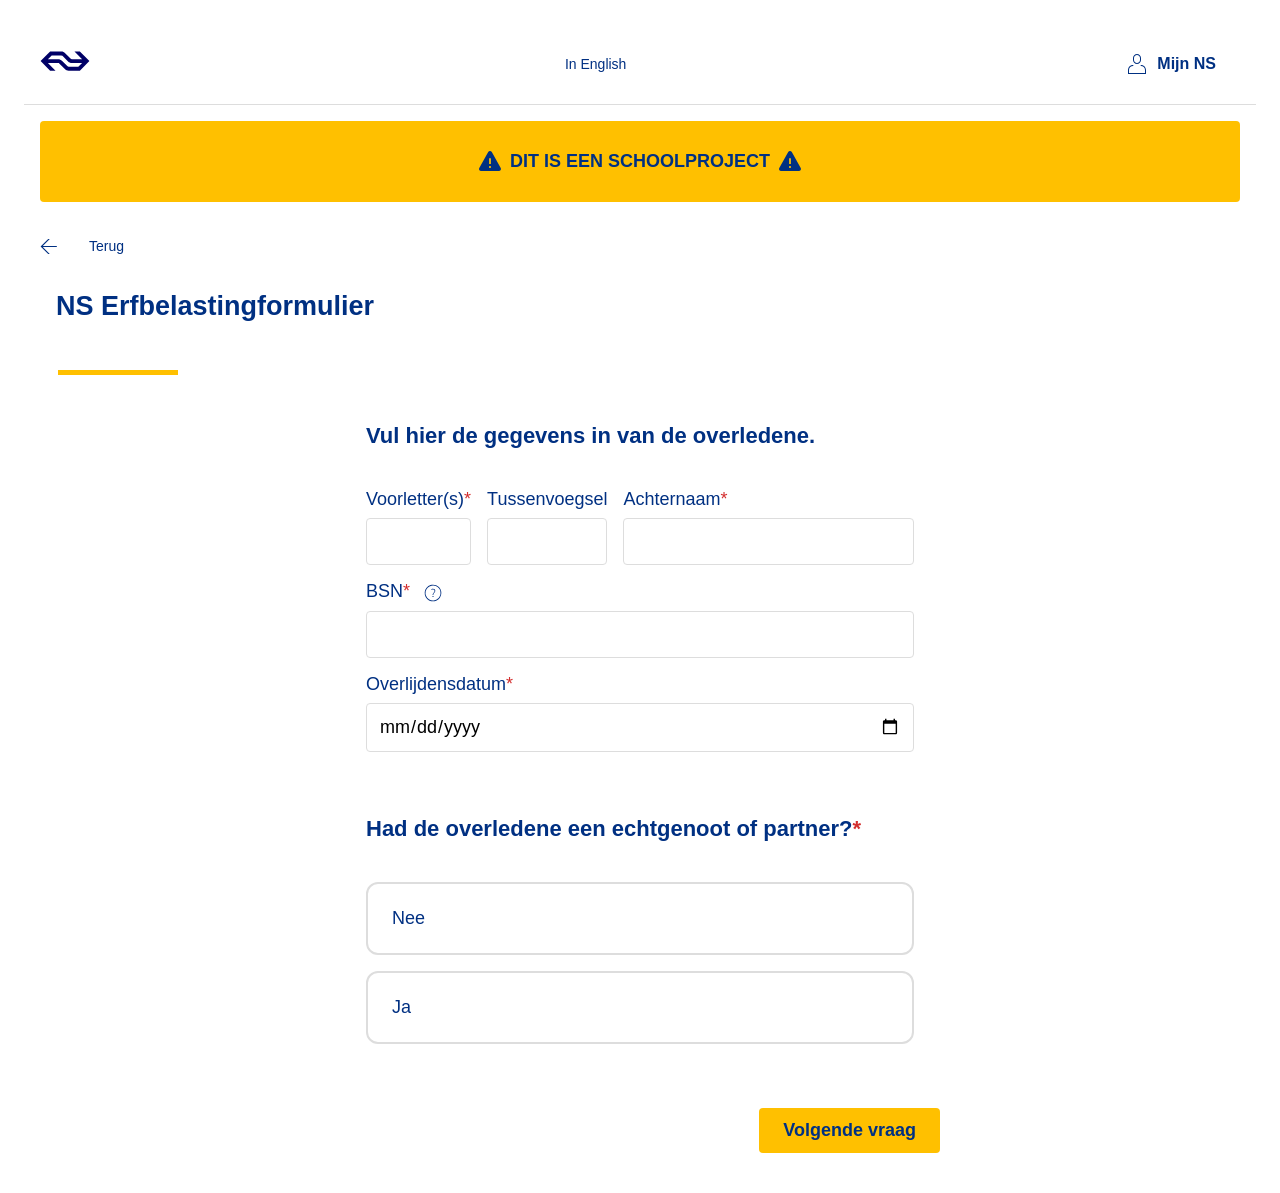
==== commit c5d1fcc9: "Refactor formulierlogica en verbeter validatie" ====
--- a/index.html
+++ b/index.html
@@ -122,6 +122,7 @@
                 maxlength="9"
                 minlength="1"
                 title="Vul voorletters in met hoofdletters, gescheiden door punten (bijv. J.P. of J.P.H.)"
+                aria-describedby="deceased-info-error"
               />
             </label>
 
@@ -145,17 +146,18 @@
                 maxlength="50"
                 minlength="1"
                 title="Vul achternaam in met hoofdletters (bijv. Jansen, de Vries, etc.)"
+                aria-describedby="deceased-info-error"
               />
             </label>
           </div>
-          <label class="required">
+          <label class="required" for="bsn-field">
             <span>BSN</span>
             <button
               type="button"
               class="tooltip-trigger"
               aria-label="Wat is BSN?"
               aria-describedby="bsn-tooltip"
-            >
+                      >
               <svg
                 fill="currentColor"
                 xmlns="http://www.w3.org/2000/svg"
@@ -179,8 +181,9 @@
               required
               inputmode="numeric"
               pattern="[0-9]{9}"
-              aria-describedby="bsn-tooltip"
-            />
+              aria-describedby="bsn-tooltip deceased-info-error"
+            />
+            <div class="validation-feedback" role="alert"></div>
             <div id="bsn-tooltip" class="tooltip" role="tooltip">
               <p><strong>Burgerservicenummer</strong></p>
               <p>
@@ -197,8 +200,21 @@
 
           <label class="required">
             <span>Overlijdensdatum</span>
-            <input id="deceasedDate" type="date" required max="2026-03-09" />
-          </label>
+            <input
+              id="deceasedDate"
+              type="date"
+              required
+              max="2026-03-09"
+              aria-describedby="deceased-info-error"
+            />
+          </label>
+
+          <div
+            class="validation-feedback invalid"
+            id="deceased-info-error"
+            role="alert"
+            aria-live="polite"
+          >Niet alle verplichte velden zijn correct ingevuld.</div>
         </fieldset>
 
         <fieldset class="marital-status">
@@ -206,14 +222,33 @@
             <span>Had de overledene een echtgenoot of partner?</span>
           </legend>
           <label>
-            <input type="radio" name="maritalStatus" value="nee" required />
+            <input
+              type="radio"
+              name="maritalStatus"
+              value="nee"
+              required
+              aria-describedby="marital-status-error"
+            />
             Nee
           </label>
 
           <label>
-            <input type="radio" name="maritalStatus" value="ja" required />
+            <input
+              type="radio"
+              name="maritalStatus"
+              value="ja"
+              required
+              aria-describedby="marital-status-error"
+            />
             Ja
           </label>
+
+          <div
+            class="validation-feedback"
+            id="marital-status-error"
+            role="alert"
+            aria-live="polite"
+          >Maak een keuze.</div>
         </fieldset>
 
         <fieldset class="marital-agreement hidden-fieldset">
@@ -225,13 +260,32 @@
             >
           </legend>
           <label>
-            <input type="radio" name="maritalAgreement" value="nee" required />
+            <input
+              type="radio"
+              name="maritalAgreement"
+              value="nee"
+              required
+              aria-describedby="marital-agreement-error"
+            />
             Nee
           </label>
           <label>
-            <input type="radio" name="maritalAgreement" value="ja" required />
+            <input
+              type="radio"
+              name="maritalAgreement"
+              value="ja"
+              required
+              aria-describedby="marital-agreement-error"
+            />
             Ja
           </label>
+
+          <div
+            class="validation-feedback"
+            id="marital-agreement-error"
+            role="alert"
+            aria-live="polite"
+          >Maak een keuze.</div>
 
           <div class="file-picker">
             <input
@@ -256,7 +310,9 @@
                 <path d="M19 13h-6v6h-2v-6H5v-2h6V5h2v6h6v2z"></path>
               </svg>
               <span>Upload notariële akte</span>
-              <button
+              
+            </label>
+            <button
                 type="button"
                 class="tooltip-trigger"
                 aria-label="Welk bestandsformaat?"
@@ -277,7 +333,6 @@
                   ></path>
                 </svg>
               </button>
-            </label>
             <div id="file-format-tooltip" class="tooltip" role="tooltip">
               <p><strong>Bestandsformaat</strong></p>
               <p>Upload je notariële akte als:</p>
@@ -294,6 +349,7 @@
             ><span>Datum akte</span></label
           >
           <input type="date" id="maritalAgreementDate" required />
+          <div class="validation-feedback" role="alert"></div>
         </fieldset>
 
         <fieldset class="final-settlement hidden-fieldset">
@@ -304,14 +360,33 @@
             >
           </legend>
           <label>
-            <input type="radio" name="finalSettlement" value="nee" required />
+            <input
+              type="radio"
+              name="finalSettlement"
+              value="nee"
+              required
+              aria-describedby="final-settlement-error"
+            />
             Nee
           </label>
 
           <label>
-            <input type="radio" name="finalSettlement" value="ja" required />
+            <input
+              type="radio"
+              name="finalSettlement"
+              value="ja"
+              required
+              aria-describedby="final-settlement-error"
+            />
             Ja
           </label>
+
+          <div
+            class="validation-feedback"
+            id="final-settlement-error"
+            role="alert"
+            aria-live="polite"
+          >Maak een keuze.</div>
         </fieldset>
 
         <fieldset class="children-info hidden-fieldset">
@@ -319,14 +394,33 @@
             <span>Had de overledene kinderen?</span>
           </legend>
           <label>
-            <input type="radio" name="children" value="nee" required />
+            <input
+              type="radio"
+              name="children"
+              value="nee"
+              required
+              aria-describedby="children-info-error"
+            />
             Nee
           </label>
 
           <label>
-            <input type="radio" name="children" value="ja" required />
+            <input
+              type="radio"
+              name="children"
+              value="ja"
+              required
+              aria-describedby="children-info-error"
+            />
             Ja
           </label>
+
+          <div
+            class="validation-feedback"
+            id="children-info-error"
+            role="alert"
+            aria-live="polite"
+          >Maak een keuze.</div>
         </fieldset>
 
         <fieldset class="deceased-child-info hidden-fieldset">
@@ -337,14 +431,33 @@
             >
           </legend>
           <label>
-            <input type="radio" name="deceasedChild" value="nee" required />
+            <input
+              type="radio"
+              name="deceasedChild"
+              value="nee"
+              required
+              aria-describedby="deceased-child-info-error"
+            />
             Nee
           </label>
 
           <label>
-            <input type="radio" name="deceasedChild" value="ja" required />
+            <input
+              type="radio"
+              name="deceasedChild"
+              value="ja"
+              required
+              aria-describedby="deceased-child-info-error"
+            />
             Ja
           </label>
+
+          <div
+            class="validation-feedback"
+            id="deceased-child-info-error"
+            role="alert"
+            aria-live="polite"
+          >Maak een keuze.</div>
         </fieldset>
 
         <fieldset class="grandchildren-info hidden-fieldset">
@@ -357,6 +470,7 @@
               name="deceasedChildGrandchildren"
               value="nee"
               required
+              aria-describedby="grandchildren-info-error"
             />
             Nee
           </label>
@@ -367,9 +481,17 @@
               name="deceasedChildGrandchildren"
               value="ja"
               required
+              aria-describedby="grandchildren-info-error"
             />
             Ja
           </label>
+
+          <div
+            class="validation-feedback"
+            id="grandchildren-info-error"
+            role="alert"
+            aria-live="polite"
+          >Maak een keuze.</div>
         </fieldset>
 
         <fieldset class="testament-info hidden-fieldset">
@@ -377,14 +499,33 @@
             <span>Had de overledene een testament?</span>
           </legend>
           <label>
-            <input type="radio" name="testament" value="nee" required />
+            <input
+              type="radio"
+              name="testament"
+              value="nee"
+              required
+              aria-describedby="testament-info-error"
+            />
             Nee
           </label>
 
           <label>
-            <input type="radio" name="testament" value="ja" required />
+            <input
+              type="radio"
+              name="testament"
+              value="ja"
+              required
+              aria-describedby="testament-info-error"
+            />
             Ja
           </label>
+
+          <div
+            class="validation-feedback"
+            id="testament-info-error"
+            role="alert"
+            aria-live="polite"
+          >Maak een keuze.</div>
         </fieldset>
 
         <fieldset class="notary-info hidden-fieldset">
@@ -509,9 +650,10 @@
           <label for="notaryDate" class="required">
             <span>Datum van het testament of van de laatste wijziging</span>
             <input type="date" name="notaryDate" id="notaryDate" required />
-          </label>
-        </fieldset>
-        <button type="button" class="next-question-btn">Volgende vraag</button>
+            <div class="validation-feedback" role="alert"></div>
+          </label>
+        </fieldset>
+        <button type="submit" class="next-question-btn">Volgende vraag</button>
       </form>
     </main>
   </body>
--- a/styles.css
+++ b/styles.css
@@ -292,11 +292,6 @@
   flex: 10;
 }
 
-.hint svg {
-  vertical-align: middle;
-  width: 14px;
-  height: 14px;
-}
 
 /* * ========================================================================== */
 /* * ALGEMENE KNOPPEN */
@@ -324,27 +319,6 @@
   margin-left: auto;
 }
 
-button[type="submit"]:disabled,
-button.next-question-btn:disabled {
-  background-color: #e0e0e0;
-  color: #8a8a8a;
-  cursor: not-allowed;
-}
-
-button[type="submit"]:disabled:hover,
-button.next-question-btn:disabled:hover {
-  background-color: #e0e0e0;
-}
-
-button.next-question:disabled {
-  background-color: #e0e0e0;
-  color: #8a8a8a;
-  cursor: not-allowed;
-}
-
-button.next-question:disabled:hover {
-  background-color: #e0e0e0;
-}
 
 /* * ========================================================================== */
 /* * FILE PICKER COMPONENT */
@@ -405,53 +379,10 @@
   align-items: center;
 }
 
-.file-name.has-file {
-  color: var(--ns-blue);
-  font-weight: 500;
-}
-
-.file-info {
-  display: flex;
-  align-items: center;
-  flex-wrap: wrap;
-  gap: 0.5rem;
-  padding: 0.5rem 0.75rem;
-  background-color: rgba(0, 48, 130, 0.05);
-  border-radius: 4px;
-  border-left: 3px solid var(--ns-yellow);
-}
-
-.file-info svg {
-  color: var(--ns-yellow);
-  flex-shrink: 0;
-}
-
-.file-delete-btn {
-  display: flex;
-  align-items: center;
-  justify-content: center;
-  background: none;
-  border: none;
-  padding: 0.25rem;
-  cursor: pointer;
-  color: var(--ns-gray-dark);
-  transition: all 0.2s ease;
-  border-radius: 4px;
-  margin-left: auto;
-}
-
-.file-delete-btn:hover {
-  background-color: rgba(0, 0, 0, 0.08);
-  color: var(--ns-blue);
-}
-
-.file-delete-btn:active {
-  transform: scale(0.95);
-}
 
 /* * ========================================================================== */
 /* * TOOLTIP COMPONENT */
-/* * CSS-only tooltip met anchor positioning voor toelichting. */
+/* * Eenvoudige tooltip met hover- en focus-interacties. */
 /* * ========================================================================== */
 .tooltip-trigger {
   display: inline-flex;
@@ -555,6 +486,7 @@
 /* * Visuele feedback voor geldige/ongeldige invoer. */
 /* * ========================================================================== */
 .validation-feedback {
+  display: none;
   margin-top: 0.5rem;
   padding: 0.75rem;
   border-radius: 4px;
@@ -564,15 +496,27 @@
 }
 
 .validation-feedback.valid {
+  display: block;
   background-color: var(--validation-success-bg);
   color: var(--validation-success-text);
   border: 1px solid var(--validation-success-border);
 }
 
+
+
 .validation-feedback.invalid {
+  display: block;
   background-color: var(--validation-error-bg);
   color: var(--validation-error-text);
   border: 1px solid var(--validation-error-border);
+}
+
+.deceased-info #deceased-info-error {
+  display: none;
+}
+
+.deceased-info:has(input[required]:user-invalid) #deceased-info-error {
+  display: block;
 }
 
 /* ? Fallback zonder JS: gebruik browser-validatie op niet-radio velden. */
@@ -756,12 +700,6 @@
     transform: translateX(-50%);
   }
 
-  .tooltip::after {
-    bottom: auto;
-    top: -6px;
-    border-color: transparent transparent #333 transparent;
-  }
-
   .tooltip-trigger:hover ~ .tooltip,
   .tooltip-trigger:focus-visible ~ .tooltip {
     transform: translateX(-50%);
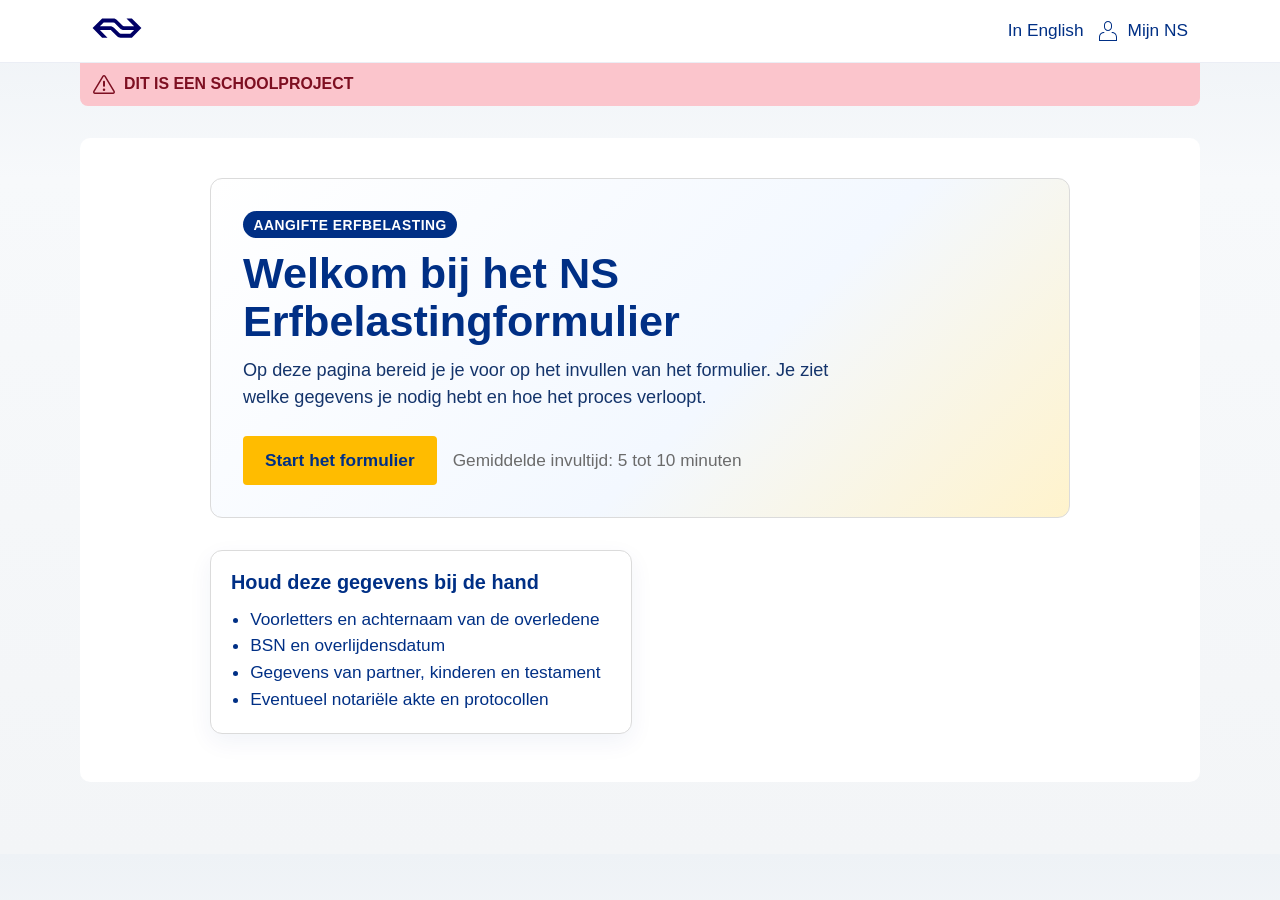
==== commit c1bbc790: "hi" ====
--- a/index.html
+++ b/index.html
@@ -1,20 +1,19 @@
-<!doctype html>
+<!DOCTYPE html>
 <html lang="nl">
-  <head>
-    <meta charset="UTF-8" />
-    <meta name="viewport" content="width=device-width, initial-scale=1.0" />
-    <title>NS Belastingformulier</title>
+<head>
+    <meta charset="UTF-8">
+    <meta name="viewport" content="width=device-width, initial-scale=1.0">
+  <title>Introductie - NS Erfbelastingformulier</title>
     <link
       rel="stylesheet"
-      href="https://static-ns-nl-data.fep-p.cla.ns.nl/apps/nessie/fonts/1.0.1/fonts.css"
-    />
-    <link rel="stylesheet" href="styles.css" />
+      href="https://static-ns-nl-data.fep-p.cla.ns.nl/apps/nessie/fonts/1.0.1/fonts.css">
+    <link rel="stylesheet" href="styles.css">
     <script defer src="main.js"></script>
-  </head>
-  <body>
-    <header>
-      <nav class="head-nav">
-        <a href="https://www.ns.nl/">
+</head>
+<body class="landing-screen">
+  <header>
+      <nav class="head-nav" aria-label="Hoofdnavigatie">
+        <a href="https://www.ns.nl/" aria-label="Naar NS homepage">
           <svg
             xmlns:svg="http://www.w3.org/2000/svg"
             xmlns="http://www.w3.org/2000/svg"
@@ -37,8 +36,8 @@
           </svg>
         </a>
 
-        <button class="noStyling">In English</button>
-        <button class="noStyling">
+        <button type="button" class="noStyling">In English</button>
+        <button type="button" class="noStyling">
           <svg
             fill="currentColor"
             xmlns="http://www.w3.org/2000/svg"
@@ -56,605 +55,41 @@
       </nav>
     </header>
 
+
+
+
     <main>
       <div class="alert-section">
-        <svg
-          fill="currentColor"
-          xmlns="http://www.w3.org/2000/svg"
-          width="24"
-          height="24"
-          viewBox="0 0 24 24"
-        >
-          <path
-            d="M22.72 17.89 13.8 2.06c-.79-1.41-2.81-1.41-3.6 0L1.27 17.89C.49 19.28 1.48 21 3.07 21h17.85c1.59 0 2.58-1.72 1.8-3.11M12 8c.49 0 .88.39.88.88V14h-1.75V8.88h-.01c0-.48.39-.88.88-.88m0 10c-.55 0-1-.45-1-1s.45-1 1-1 1 .45 1 1-.45 1-1 1"
-          ></path>
-        </svg>
-        <p class="alert">DIT IS EEN SCHOOLPROJECT</p>
-        <svg
-          fill="currentColor"
-          xmlns="http://www.w3.org/2000/svg"
-          width="24"
-          height="24"
-          viewBox="0 0 24 24"
-        >
-          <path
-            d="M22.72 17.89 13.8 2.06c-.79-1.41-2.81-1.41-3.6 0L1.27 17.89C.49 19.28 1.48 21 3.07 21h17.85c1.59 0 2.58-1.72 1.8-3.11M12 8c.49 0 .88.39.88.88V14h-1.75V8.88h-.01c0-.48.39-.88.88-.88m0 10c-.55 0-1-.45-1-1s.45-1 1-1 1 .45 1 1-.45 1-1 1"
-          ></path>
-        </svg>
+<svg xmlns="http://www.w3.org/2000/svg" width="22" height="19" viewBox="0 0 22 19"><defs><style>.d{fill-rule:evenodd;}</style></defs><path class="d" d="M21.712,15.971L12.714.971c-.388-.647-1.051-.971-1.714-.971s-1.326.324-1.714.971L.288,15.971c-.8,1.333.16,3.029,1.714,3.029h17.995c1.554,0,2.514-1.696,1.714-3.029ZM20.432,17.247c-.054.095-.181.253-.434.253H2.002c-.253,0-.381-.159-.434-.253-.054-.095-.124-.287.006-.504L10.572,1.743c.127-.211.323-.243.428-.243s.301.032.428.243l8.997,15c.131.218.06.41.006.504Z"></path><path class="d" d="M11,11.625c.552,0,1-.448,1-1v-4c0-.552-.448-1-1-1s-1,.448-1,1v4c0,.552.448,1,1,1Z"></path><circle cx="11" cy="14.625" r="1.25"></circle></svg>        <p class="alert">DIT IS EEN SCHOOLPROJECT</p>
       </div>
 
-      <nav class="back-button">
-        <svg
-          width="17"
-          height="15"
-          viewBox="0 0 17 15"
-          fill="none"
-          xmlns="http://www.w3.org/2000/svg"
-        >
-          <path
-            d="M2.28242 7.5L9.78242 0L8.18242 0L0.582422 7.5L8.18242 15L9.78242 15L2.28242 7.5Z"
-            fill="#003082"
-          />
-          <path
-            fill-rule="evenodd"
-            clip-rule="-evenodd"
-            d="M1.5 7.5C1.5 7.22386 1.72386 7 2 7L16.5 7C16.7761 7 17 7.22386 17 7.5C17 7.77614 16.7761 8 16.5 8L2 8C1.72386 8 1.5 7.77614 1.5 7.5Z"
-            fill="#003082"
-          />
-        </svg>
-        <button class="noStyling">Terug</button>
-      </nav>
+      <div class="page-content form-page-content landing-page-content">
+        <section class="intro-hero" aria-labelledby="intro-title">
+          <p class="intro-kicker">Aangifte erfbelasting</p>
+          <h1 id="intro-title">Welkom bij het NS Erfbelastingformulier</h1>
+          <p class="intro-lead">
+            Op deze pagina bereid je je voor op het invullen van het formulier.
+            Je ziet welke gegevens je nodig hebt en hoe het proces verloopt.
+          </p>
 
-      <h1>NS Erfbelastingformulier</h1>
+          <div class="intro-actions">
+            <a class="intro-cta" href="formulier.html">Start het formulier</a>
+            <p class="intro-meta">Gemiddelde invultijd: 5 tot 10 minuten</p>
+          </div>
+        </section>
 
-      <hr />
-      <form action="submit" autocomplete="off" novalidate>
-        <fieldset class="deceased-info">
-          <legend>Vul hier de gegevens in van de overledene.</legend>
-
-          <div class="field-row">
-            <label class="required">
-              <span>Voorletter(s)</span>
-              <input
-                class="initial"
-                type="text"
-                required
-                maxlength="9"
-                minlength="1"
-                title="Vul voorletters in met hoofdletters, gescheiden door punten (bijv. J.P. of J.P.H.)"
-                aria-describedby="deceased-info-error"
-              />
-            </label>
-
-            <label>
-              Tussenvoegsel
-              <input
-                type="text"
-                class="prefix"
-                maxlength="15"
-                minlength="1"
-                title="Vul tussenvoegsel in met hoofdletters (bijv. van der, de la, etc.)"
-              />
-            </label>
-
-            <label class="required">
-              <span>Achternaam</span>
-              <input
-                class="lastname"
-                type="text"
-                required
-                maxlength="50"
-                minlength="1"
-                title="Vul achternaam in met hoofdletters (bijv. Jansen, de Vries, etc.)"
-                aria-describedby="deceased-info-error"
-              />
-            </label>
-          </div>
-          <label class="required" for="bsn-field">
-            <span>BSN</span>
-            <button
-              type="button"
-              class="tooltip-trigger"
-              aria-label="Wat is BSN?"
-              aria-describedby="bsn-tooltip"
-                      >
-              <svg
-                fill="currentColor"
-                xmlns="http://www.w3.org/2000/svg"
-                width="20"
-                height="20"
-                viewBox="0 0 24 24"
-              >
-                <path
-                  d="M12 7c-.55 0-1.22.11-2 .35l.07.9c.69-.27 1.29-.41 1.83-.41 1.16 0 1.93.67 1.93 1.68 0 .42-.13.9-.41 1.27-.22.3-.45.58-.66.84-.62.77-1.13 1.41-1.17 1.97-.03.38-.04.66-.04.84h.85c0-.71.18-1.27.55-1.81.18-.27.41-.53.65-.8.19-.21.37-.42.54-.64.42-.55.62-1.13.62-1.76 0-1.51-1.11-2.44-2.76-2.44Zm-.57 8.68h1.15v1.18h-1.15z"
-                ></path>
-                <path
-                  d="M19.07 4.93A10.02 10.02 0 0 0 12 2c-1.98 0-3.91.59-5.56 1.69a10 10 0 0 0-3.68 4.49c-.76 1.83-.95 3.84-.57 5.78a10.03 10.03 0 0 0 2.74 5.12c1.4 1.4 3.18 2.35 5.12 2.74s3.95.19 5.78-.57a10.04 10.04 0 0 0 4.49-3.68 10 10 0 0 0 1.69-5.56c0-2.65-1.06-5.19-2.93-7.07Zm-.71 13.43A8.984 8.984 0 0 1 7 19.48a8.96 8.96 0 0 1-3.31-4.04 9 9 0 0 1-.51-5.2c.35-1.75 1.2-3.35 2.46-4.61s2.86-2.12 4.61-2.46a9 9 0 0 1 5.2.51 8.99 8.99 0 0 1 5.56 8.31c0 2.39-.95 4.67-2.64 6.36Z"
-                ></path>
-              </svg>
-            </button>
-            <input
-              type="text"
-              id="bsn-field"
-              minlength="9"
-              maxlength="9"
-              required
-              inputmode="numeric"
-              pattern="[0-9]{9}"
-              aria-describedby="bsn-tooltip deceased-info-error"
-            />
-            <div class="validation-feedback" role="alert"></div>
-            <div id="bsn-tooltip" class="tooltip" role="tooltip">
-              <p><strong>Burgerservicenummer</strong></p>
-              <p>
-                Dit is een uniek nummer van 9 cijfers, persoonlijk voor iedereen
-                in Nederland. Je vindt het op:
-              </p>
-              <ul>
-                <li>Achterkant van je ID-kaart of paspoort</li>
-                <li>Je zorgverzekeringspas</li>
-                <li>Een briefje van de gemeente jaarlijks</li>
-              </ul>
-            </div>
-          </label>
-
-          <label class="required">
-            <span>Overlijdensdatum</span>
-            <input
-              id="deceasedDate"
-              type="date"
-              required
-              max="2026-03-09"
-              aria-describedby="deceased-info-error"
-            />
-          </label>
-
-          <div
-            class="validation-feedback invalid"
-            id="deceased-info-error"
-            role="alert"
-            aria-live="polite"
-          >Niet alle verplichte velden zijn correct ingevuld.</div>
-        </fieldset>
-
-        <fieldset class="marital-status">
-          <legend class="required">
-            <span>Had de overledene een echtgenoot of partner?</span>
-          </legend>
-          <label>
-            <input
-              type="radio"
-              name="maritalStatus"
-              value="nee"
-              required
-              aria-describedby="marital-status-error"
-            />
-            Nee
-          </label>
-
-          <label>
-            <input
-              type="radio"
-              name="maritalStatus"
-              value="ja"
-              required
-              aria-describedby="marital-status-error"
-            />
-            Ja
-          </label>
-
-          <div
-            class="validation-feedback"
-            id="marital-status-error"
-            role="alert"
-            aria-live="polite"
-          >Maak een keuze.</div>
-        </fieldset>
-
-        <fieldset class="marital-agreement hidden-fieldset">
-          <legend class="required">
-            <span
-              >Hadden de overledene en diens echtgenoot of geregistreerde
-              partner huwelijkse of partner schaps- voorwaarden laten vastleggen
-              in een notariële akte?</span
-            >
-          </legend>
-          <label>
-            <input
-              type="radio"
-              name="maritalAgreement"
-              value="nee"
-              required
-              aria-describedby="marital-agreement-error"
-            />
-            Nee
-          </label>
-          <label>
-            <input
-              type="radio"
-              name="maritalAgreement"
-              value="ja"
-              required
-              aria-describedby="marital-agreement-error"
-            />
-            Ja
-          </label>
-
-          <div
-            class="validation-feedback"
-            id="marital-agreement-error"
-            role="alert"
-            aria-live="polite"
-          >Maak een keuze.</div>
-
-          <div class="file-picker">
-            <input
-              type="file"
-              id="maritalAgreementFile"
-              class="file-input"
-              accept=".pdf,.doc,.docx"
-              required
-              aria-describedby="file-format-tooltip"
-            />
-            <label
-              for="maritalAgreementFile"
-              class="file-picker-label required"
-            >
-              <svg
-                fill="currentColor"
-                xmlns="http://www.w3.org/2000/svg"
-                width="20"
-                height="20"
-                viewBox="0 0 24 24"
-              >
-                <path d="M19 13h-6v6h-2v-6H5v-2h6V5h2v6h6v2z"></path>
-              </svg>
-              <span>Upload notariële akte</span>
-              
-            </label>
-            <button
-                type="button"
-                class="tooltip-trigger"
-                aria-label="Welk bestandsformaat?"
-                aria-describedby="file-format-tooltip"
-              >
-                <svg
-                  fill="currentColor"
-                  xmlns="http://www.w3.org/2000/svg"
-                  width="20"
-                  height="20"
-                  viewBox="0 0 24 24"
-                >
-                  <path
-                    d="M12 7c-.55 0-1.22.11-2 .35l.07.9c.69-.27 1.29-.41 1.83-.41 1.16 0 1.93.67 1.93 1.68 0 .42-.13.9-.41 1.27-.22.3-.45.58-.66.84-.62.77-1.13 1.41-1.17 1.97-.03.38-.04.66-.04.84h.85c0-.71.18-1.27.55-1.81.18-.27.41-.53.65-.8.19-.21.37-.42.54-.64.42-.55.62-1.13.62-1.76 0-1.51-1.11-2.44-2.76-2.44Zm-.57 8.68h1.15v1.18h-1.15z"
-                  ></path>
-                  <path
-                    d="M19.07 4.93A10.02 10.02 0 0 0 12 2c-1.98 0-3.91.59-5.56 1.69a10 10 0 0 0-3.68 4.49c-.76 1.83-.95 3.84-.57 5.78a10.03 10.03 0 0 0 2.74 5.12c1.4 1.4 3.18 2.35 5.12 2.74s3.95.19 5.78-.57a10.04 10.04 0 0 0 4.49-3.68 10 10 0 0 0 1.69-5.56c0-2.65-1.06-5.19-2.93-7.07Zm-.71 13.43A8.984 8.984 0 0 1 7 19.48a8.96 8.96 0 0 1-3.31-4.04 9 9 0 0 1-.51-5.2c.35-1.75 1.2-3.35 2.46-4.61s2.86-2.12 4.61-2.46a9 9 0 0 1 5.2.51 8.99 8.99 0 0 1 5.56 8.31c0 2.39-.95 4.67-2.64 6.36Z"
-                  ></path>
-                </svg>
-              </button>
-            <div id="file-format-tooltip" class="tooltip" role="tooltip">
-              <p><strong>Bestandsformaat</strong></p>
-              <p>Upload je notariële akte als:</p>
-              <ul>
-                <li><strong>PDF</strong> (aanbevolen)</li>
-                <li><strong>DOC</strong> of <strong>DOCX</strong> (Word)</li>
-              </ul>
-              <p><small>Max. 5MB</small></p>
-            </div>
-            <div class="file-name" id="maritalAgreementFileName"></div>
-          </div>
-
-          <label for="maritalAgreementDate" class="required"
-            ><span>Datum akte</span></label
-          >
-          <input type="date" id="maritalAgreementDate" required />
-          <div class="validation-feedback" role="alert"></div>
-        </fieldset>
-
-        <fieldset class="final-settlement hidden-fieldset">
-          <legend class="required">
-            <span
-              >Hadden de overledene en diens partner een finaal
-              verrekenbeding?</span
-            >
-          </legend>
-          <label>
-            <input
-              type="radio"
-              name="finalSettlement"
-              value="nee"
-              required
-              aria-describedby="final-settlement-error"
-            />
-            Nee
-          </label>
-
-          <label>
-            <input
-              type="radio"
-              name="finalSettlement"
-              value="ja"
-              required
-              aria-describedby="final-settlement-error"
-            />
-            Ja
-          </label>
-
-          <div
-            class="validation-feedback"
-            id="final-settlement-error"
-            role="alert"
-            aria-live="polite"
-          >Maak een keuze.</div>
-        </fieldset>
-
-        <fieldset class="children-info hidden-fieldset">
-          <legend class="required">
-            <span>Had de overledene kinderen?</span>
-          </legend>
-          <label>
-            <input
-              type="radio"
-              name="children"
-              value="nee"
-              required
-              aria-describedby="children-info-error"
-            />
-            Nee
-          </label>
-
-          <label>
-            <input
-              type="radio"
-              name="children"
-              value="ja"
-              required
-              aria-describedby="children-info-error"
-            />
-            Ja
-          </label>
-
-          <div
-            class="validation-feedback"
-            id="children-info-error"
-            role="alert"
-            aria-live="polite"
-          >Maak een keuze.</div>
-        </fieldset>
-
-        <fieldset class="deceased-child-info hidden-fieldset">
-          <legend class="required">
-            <span
-              >Is 1 van deze kinderen eerder overleden dan de overledene voor
-              wie u nu aangifte doet?</span
-            >
-          </legend>
-          <label>
-            <input
-              type="radio"
-              name="deceasedChild"
-              value="nee"
-              required
-              aria-describedby="deceased-child-info-error"
-            />
-            Nee
-          </label>
-
-          <label>
-            <input
-              type="radio"
-              name="deceasedChild"
-              value="ja"
-              required
-              aria-describedby="deceased-child-info-error"
-            />
-            Ja
-          </label>
-
-          <div
-            class="validation-feedback"
-            id="deceased-child-info-error"
-            role="alert"
-            aria-live="polite"
-          >Maak een keuze.</div>
-        </fieldset>
-
-        <fieldset class="grandchildren-info hidden-fieldset">
-          <legend class="required">
-            <span>Had dit kind zelf kinderen?</span>
-          </legend>
-          <label>
-            <input
-              type="radio"
-              name="deceasedChildGrandchildren"
-              value="nee"
-              required
-              aria-describedby="grandchildren-info-error"
-            />
-            Nee
-          </label>
-
-          <label>
-            <input
-              type="radio"
-              name="deceasedChildGrandchildren"
-              value="ja"
-              required
-              aria-describedby="grandchildren-info-error"
-            />
-            Ja
-          </label>
-
-          <div
-            class="validation-feedback"
-            id="grandchildren-info-error"
-            role="alert"
-            aria-live="polite"
-          >Maak een keuze.</div>
-        </fieldset>
-
-        <fieldset class="testament-info hidden-fieldset">
-          <legend class="required">
-            <span>Had de overledene een testament?</span>
-          </legend>
-          <label>
-            <input
-              type="radio"
-              name="testament"
-              value="nee"
-              required
-              aria-describedby="testament-info-error"
-            />
-            Nee
-          </label>
-
-          <label>
-            <input
-              type="radio"
-              name="testament"
-              value="ja"
-              required
-              aria-describedby="testament-info-error"
-            />
-            Ja
-          </label>
-
-          <div
-            class="validation-feedback"
-            id="testament-info-error"
-            role="alert"
-            aria-live="polite"
-          >Maak een keuze.</div>
-        </fieldset>
-
-        <fieldset class="notary-info hidden-fieldset">
-          <legend>Gegevens notaris</legend>
-          <label for="notaryProtocol" class="required">
-            <span>Protocolnummer</span>
-            <button
-              type="button"
-              class="tooltip-trigger"
-              aria-label="Wat is een protocolnummer?"
-              aria-describedby="protocol-tooltip"
-            >
-              <svg
-                fill="currentColor"
-                xmlns="http://www.w3.org/2000/svg"
-                width="20"
-                height="20"
-                viewBox="0 0 24 24"
-              >
-                <path
-                  d="M12 7c-.55 0-1.22.11-2 .35l.07.9c.69-.27 1.29-.41 1.83-.41 1.16 0 1.93.67 1.93 1.68 0 .42-.13.9-.41 1.27-.22.3-.45.58-.66.84-.62.77-1.13 1.41-1.17 1.97-.03.38-.04.66-.04.84h.85c0-.71.18-1.27.55-1.81.18-.27.41-.53.65-.8.19-.21.37-.42.54-.64.42-.55.62-1.13.62-1.76 0-1.51-1.11-2.44-2.76-2.44Zm-.57 8.68h1.15v1.18h-1.15z"
-                ></path>
-                <path
-                  d="M19.07 4.93A10.02 10.02 0 0 0 12 2c-1.98 0-3.91.59-5.56 1.69a10 10 0 0 0-3.68 4.49c-.76 1.83-.95 3.84-.57 5.78a10.03 10.03 0 0 0 2.74 5.12c1.4 1.4 3.18 2.35 5.12 2.74s3.95.19 5.78-.57a10.04 10.04 0 0 0 4.49-3.68 10 10 0 0 0 1.69-5.56c0-2.65-1.06-5.19-2.93-7.07Zm-.71 13.43A8.984 8.984 0 0 1 7 19.48a8.96 8.96 0 0 1-3.31-4.04 9 9 0 0 1-.51-5.2c.35-1.75 1.2-3.35 2.46-4.61s2.86-2.12 4.61-2.46a9 9 0 0 1 5.2.51 8.99 8.99 0 0 1 5.56 8.31c0 2.39-.95 4.67-2.64 6.36Z"
-                ></path>
-              </svg>
-            </button>
-            <input
-              type="text"
-              id="notaryProtocol"
-              required
-              inputmode="numeric"
-              pattern="[0-9]+"
-              aria-describedby="protocol-tooltip"
-            />
-            <div id="protocol-tooltip" class="tooltip" role="tooltip">
-              <p><strong>Protocolnummer</strong></p>
-              <p>
-                Dit is het referentienummer van het testament of de wijziging.
-                Je vindt het op:
-              </p>
-              <ul>
-                <li>Je kopie van de notariële akte</li>
-                <li>De begeleidende brief van de notaris</li>
-              </ul>
-            </div>
-          </label>
-
-          <div class="field-row">
-            <label>
-              <span>Voorletter(s)</span>
-              <input
-                class="initial"
-                type="text"
-                required
-                pattern="[A-Z\.]+"
-                maxlength="8"
-              />
-            </label>
-
-            <label for="notaryPrefix">
-              Tussenvoegsel
-              <input
-                class="prefix"
-                type="text"
-                id="notaryPrefix"
-                maxlength="15"
-              />
-            </label>
-
-            <label for="notaryLastname" class="required">
-              <span>Achternaam</span>
-              <input
-                class="lastname"
-                type="text"
-                id="notaryLastname"
-                required
-                maxlength="50"
-              />
-            </label>
-          </div>
-
-          <label for="notaryCity" class="required">
-            <span>Vestigingsplaats</span>
-            <button
-              type="button"
-              class="tooltip-trigger"
-              aria-label="Wat is vestigingsplaats?"
-              aria-describedby="notary-city-tooltip"
-            >
-              <svg
-                fill="currentColor"
-                xmlns="http://www.w3.org/2000/svg"
-                width="20"
-                height="20"
-                viewBox="0 0 24 24"
-              >
-                <path
-                  d="M12 7c-.55 0-1.22.11-2 .35l.07.9c.69-.27 1.29-.41 1.83-.41 1.16 0 1.93.67 1.93 1.68 0 .42-.13.9-.41 1.27-.22.3-.45.58-.66.84-.62.77-1.13 1.41-1.17 1.97-.03.38-.04.66-.04.84h.85c0-.71.18-1.27.55-1.81.18-.27.41-.53.65-.8.19-.21.37-.42.54-.64.42-.55.62-1.13.62-1.76 0-1.51-1.11-2.44-2.76-2.44Zm-.57 8.68h1.15v1.18h-1.15z"
-                ></path>
-                <path
-                  d="M19.07 4.93A10.02 10.02 0 0 0 12 2c-1.98 0-3.91.59-5.56 1.69a10 10 0 0 0-3.68 4.49c-.76 1.83-.95 3.84-.57 5.78a10.03 10.03 0 0 0 2.74 5.12c1.4 1.4 3.18 2.35 5.12 2.74s3.95.19 5.78-.57a10.04 10.04 0 0 0 4.49-3.68 10 10 0 0 0 1.69-5.56c0-2.65-1.06-5.19-2.93-7.07Zm-.71 13.43A8.984 8.984 0 0 1 7 19.48a8.96 8.96 0 0 1-3.31-4.04 9 9 0 0 1-.51-5.2c.35-1.75 1.2-3.35 2.46-4.61s2.86-2.12 4.61-2.46a9 9 0 0 1 5.2.51 8.99 8.99 0 0 1 5.56 8.31c0 2.39-.95 4.67-2.64 6.36Z"
-                ></path>
-              </svg>
-            </button>
-            <input
-              type="text"
-              id="notaryCity"
-              required
-              aria-describedby="notary-city-tooltip"
-            />
-            <div id="notary-city-tooltip" class="tooltip" role="tooltip">
-              <p><strong>Vestigingsplaats van de notaris</strong></p>
-              <p>
-                Dit is de plaats waar de notaris kantoor houdt,
-                <strong>niet</strong> jouw woonplaats. Je vindt dit op het
-                notariële document.
-              </p>
-            </div>
-          </label>
-
-          <label for="notaryDate" class="required">
-            <span>Datum van het testament of van de laatste wijziging</span>
-            <input type="date" name="notaryDate" id="notaryDate" required />
-            <div class="validation-feedback" role="alert"></div>
-          </label>
-        </fieldset>
-        <button type="submit" class="next-question-btn">Volgende vraag</button>
-      </form>
+        <section class="intro-grid" aria-label="Voorbereiding">
+          <article class="intro-card">
+            <h2>Houd deze gegevens bij de hand</h2>
+            <ul>
+              <li>Voorletters en achternaam van de overledene</li>
+              <li>BSN en overlijdensdatum</li>
+              <li>Gegevens van partner, kinderen en testament</li>
+              <li>Eventueel notariële akte en protocollen</li>
+            </ul>
+          </article>
+        </section>
+      </div>
     </main>
-  </body>
-</html>
+</body>
+</html>
--- a/styles.css
+++ b/styles.css
@@ -8,6 +8,9 @@
   --ns-gray: #f5f5f5;
   --ns-gray-dark: #666;
   --ns-border: #ddd;
+  --page-bg: #f3f5f7;
+  --page-surface: #fff;
+  --page-shadow: 0 20px 48px rgba(7, 38, 95, 0.08);
 
   --validation-success-bg: #d4edda;
   --validation-success-text: #155724;
@@ -21,6 +24,35 @@
 
   --validation-error-bg-input: #fff8f8;
   --validation-success-bg-input: #f8fff9;
+}
+
+@view-transition {
+  navigation: auto;
+}
+
+@supports (color: color(display-p3 1 1 1)) {
+  :root {
+    --ns-yellow: color(display-p3 1 0.75 0.1);
+    --ns-blue: color(display-p3 0.01 0.18 0.5);
+    --ns-gray: color(display-p3 0.96 0.96 0.96);
+    --ns-gray-dark: color(display-p3 0.42 0.42 0.42);
+    --ns-border: color(display-p3 0.86 0.86 0.86);
+    --page-bg: color(display-p3 0.95 0.96 0.97);
+    --page-surface: color(display-p3 1 1 1);
+
+    --validation-success-bg: color(display-p3 0.84 0.93 0.86);
+    --validation-success-text: color(display-p3 0.08 0.34 0.15);
+    --validation-success-border: color(display-p3 0.76 0.9 0.8);
+    --validation-success-input: color(display-p3 0.15 0.66 0.31);
+
+    --validation-error-bg: color(display-p3 0.97 0.85 0.86);
+    --validation-error-text: color(display-p3 0.45 0.11 0.14);
+    --validation-error-border: color(display-p3 0.95 0.78 0.8);
+    --validation-error-input: color(display-p3 0.86 0.21 0.28);
+
+    --validation-error-bg-input: color(display-p3 1 0.97 0.97);
+    --validation-success-bg-input: color(display-p3 0.97 1 0.98);
+  }
 }
 
 /* * ========================================================================== */
@@ -42,15 +74,36 @@
   background-color: #fff;
   margin: 0;
   padding: 0;
-  font-size: 14px;
+  font-size: clamp(0.875em, 0.35vw + 0.8em, 1.125em);
   overflow-x: hidden;
+}
+
+body.form-screen {
+  background:
+    linear-gradient(180deg, #eef2f6 0, #f7f9fb 180px, #f3f5f7 100%);
+}
+
+body.landing-screen {
+  background:
+    linear-gradient(180deg, #eef2f6 0, #f7f9fb 180px, #f3f5f7 100%);
 }
 
 h1 {
   margin-left: 1rem;
   font-weight: 700;
-  font-size: 1.5em;
+  font-size: clamp(1.45em, 1.05em + 1.15vw, 2.1em);
   line-height: 1.2;
+}
+
+.required-note {
+  margin: 0.5rem 0 0 1rem;
+  color: var(--ns-gray-dark);
+  font-size: 0.95em;
+}
+
+.required-asterisk {
+  color: #d32f2f;
+  font-weight: 700;
 }
 
 hr {
@@ -67,6 +120,7 @@
 /* * ========================================================================== */
 .head-nav {
   display: flex;
+  
   justify-content: space-between;
   align-items: center;
   gap: 0.75rem;
@@ -75,6 +129,25 @@
   border-bottom: 1px solid var(--ns-border);
 }
 
+.form-screen header,
+.landing-screen header {
+  background-color: var(--page-surface);
+  border-bottom: 1px solid rgba(0, 48, 130, 0.08);
+}
+
+.form-screen .head-nav,
+.landing-screen .head-nav {
+  max-width: 1160px;
+  margin: 0 auto;
+  padding: 1.15rem 2rem;
+  border-bottom: 0;
+}
+
+.form-screen .head-nav > a,
+.landing-screen .head-nav > a {
+  margin-right: auto;
+}
+
 .head-nav svg {
   max-width: 50px;
   height: auto;
@@ -84,11 +157,50 @@
   padding: 1rem;
 }
 
+.form-screen main,
+.landing-screen main {
+  padding: 0 1.5rem 4.5rem;
+}
+
+.page-content {
+  width: min(1120px, 100%);
+  margin: 0 auto;
+}
+
+.form-page-content {
+  padding: 2.5rem 2.25rem 4rem;
+  background-color: var(--page-surface);
+  border-radius: 10px;
+  box-shadow: none;
+}
+
+.landing-page-content {
+  padding: 2.5rem 2.25rem 3rem;
+  background-color: var(--page-surface);
+  border-radius: 10px;
+}
+
 .back-button {
   display: flex;
   align-items: center;
   gap: 0.5rem;
   margin-bottom: 1.5rem;
+  text-decoration: underline;
+}
+
+.form-screen .back-button {
+  margin-bottom: 2rem;
+  font-size: 0.95em;
+  font-weight: 500;
+  text-decoration: none;
+}
+
+.form-screen .back-button svg {
+  flex-shrink: 0;
+}
+
+.page-intro {
+  max-width: 860px;
 }
 
 .noStyling:hover {
@@ -96,20 +208,256 @@
   background-color: #fff;
 }
 
+.form-screen .noStyling,
+.landing-screen .noStyling {
+  border: 0;
+  padding: 0;
+  color: var(--ns-blue);
+  font: inherit;
+  text-decoration: none;
+}
+
+.form-screen nav button.noStyling,
+.landing-screen nav button.noStyling {
+  background: transparent;
+  border-radius: 0;
+  min-height: auto;
+}
+
 .alert-section {
   display: flex;
   align-items: center;
   justify-content: center;
   flex-wrap: wrap;
   gap: 0.5rem;
-  background-color: var(--ns-yellow);
-  color: var(--ns-blue);
+  background-color: var(--validation-error-border);
+  color: var(--validation-error-text);
   padding: 0.75rem;
   border-radius: 4px;
   font-weight: 600;
   text-align: center;
   margin-bottom: 1.5rem;
-  font-size: 14px;
+  font-size: 1em;
+}
+
+.alert-section svg {
+  fill: var(--validation-error-text);
+  width: 24px;
+}
+
+.form-screen .alert-section,
+.landing-screen .alert-section {
+  width: min(1120px, calc(100% - 3rem));
+  margin: 0 auto 2rem;
+  justify-content: flex-start;
+  border-radius: 0 0 8px 8px;
+  font-size: 0.92em;
+}
+
+.form-screen .alert-section .alert,
+.landing-screen .alert-section .alert {
+  margin: 0;
+}
+
+/* * ========================================================================== */
+/* * FORM PROGRESS */
+/* * Statische voortgangsbalk voor de 2 formulierpagina's. */
+/* * ========================================================================== */
+.form-progress {
+  max-width: 600px;
+  margin: 0 auto 1.25rem;
+}
+
+.form-screen .form-progress {
+  max-width: 860px;
+  margin: 0 0 2.5rem;
+}
+
+.form-progress__steps {
+  display: flex;
+  align-items: flex-start;
+  list-style: none;
+  margin: 0;
+  padding: 0;
+}
+
+.form-progress__step {
+  flex: 1;
+  position: relative;
+  display: flex;
+  flex-direction: column;
+  align-items: center;
+  row-gap: 0.55rem;
+  color: var(--ns-gray-dark);
+  min-width: 0;
+}
+
+.form-progress__step::after {
+  content: "";
+  position: absolute;
+  top: 13px;
+  left: 50%;
+  width: 100%;
+  height: 4px;
+  border-radius: 999px;
+  background-color: var(--ns-border);
+}
+
+.form-progress__step:last-child::after {
+  display: none;
+}
+
+.form-progress__badge {
+  position: relative;
+  z-index: 1;
+  width: 30px;
+  height: 30px;
+  border-radius: 999px;
+  display: inline-flex;
+  align-items: center;
+  justify-content: center;
+  font-weight: 700;
+  border: 2px solid var(--ns-border);
+  background-color: #fff;
+  color: var(--ns-gray-dark);
+  flex-shrink: 0;
+}
+
+.form-progress__label {
+  text-align: center;
+  font-size: 0.9em;
+  font-weight: 200;
+  line-height: 1.2;
+}
+
+.form-progress__step.is-active {
+  color: var(--ns-blue);
+}
+
+.form-progress__step.is-active .form-progress__badge {
+  background-color: #fff;
+  border-color: var(--ns-blue);
+  color: var(--ns-blue);
+}
+
+.form-progress__step.is-active::after {
+  background-color: var(--ns-blue);
+}
+
+.form-progress__step.is-complete {
+  color: var(--ns-blue);
+}
+
+.form-progress__step.is-complete .form-progress__badge {
+  background-color: var(--ns-yellow);
+  border-color: var(--ns-blue);
+  color: var(--ns-blue);
+}
+
+.form-progress__step.is-complete::after {
+  background-color: var(--ns-blue);
+}
+
+/* * ========================================================================== */
+/* * INTRO PAGINA */
+/* * Hero, CTA en informatiekaarten voor de startpagina. */
+/* * ========================================================================== */
+.intro-hero {
+  max-width: 860px;
+  margin: 0 auto 2rem;
+  padding: 2rem;
+  border: 1px solid var(--ns-border);
+  border-radius: 12px;
+  background: linear-gradient(135deg, #ffffff 0%, #f3f8ff 60%, #fff3cc 100%);
+}
+
+.intro-kicker {
+  display: inline-block;
+  margin: 0 0 0.75rem;
+  padding: 0.35rem 0.65rem;
+  background-color: var(--ns-blue);
+  color: #fff;
+  border-radius: 999px;
+  font-size: 0.8em;
+  font-weight: 700;
+  letter-spacing: 0.04em;
+  text-transform: uppercase;
+}
+
+.intro-hero h1 {
+  margin: 0 0 0.75rem;
+  font-size: clamp(1.8em, 4vw, 2.5em);
+  line-height: 1.1;
+}
+
+.intro-lead {
+  margin: 0;
+  max-width: 60ch;
+  color: #14346b;
+  font-size: 1.05em;
+  line-height: 1.5;
+}
+
+.intro-actions {
+  margin-top: 1.5rem;
+  display: flex;
+  flex-wrap: wrap;
+  align-items: center;
+  gap: 0.75rem 1rem;
+}
+
+.intro-cta {
+  display: inline-flex;
+  align-items: center;
+  justify-content: center;
+  min-height: 46px;
+  padding: 0.75rem 1.25rem;
+  background-color: var(--ns-yellow);
+  color: var(--ns-blue);
+  border: 2px solid var(--ns-yellow);
+  border-radius: 4px;
+  font-weight: 700;
+  text-decoration: none;
+  transition: background-color 0.2s, border-color 0.2s;
+}
+
+.intro-cta:hover,
+.intro-cta:focus-visible {
+  background-color: #ffb000;
+  border-color: #ffb000;
+  outline: none;
+}
+
+.intro-meta {
+  margin: 0;
+  color: var(--ns-gray-dark);
+}
+
+.intro-grid {
+  max-width: 860px;
+  margin: 0 auto;
+  display: grid;
+  grid-template-columns: repeat(2, minmax(0, 1fr));
+  gap: 1rem;
+}
+
+.intro-card {
+  background-color: #fff;
+  border: 1px solid var(--ns-border);
+  border-radius: 12px;
+  padding: 1.25rem;
+  box-shadow: 0 8px 24px rgba(0, 48, 130, 0.06);
+}
+
+.intro-card h2 {
+  margin: 0 0 0.75rem;
+  font-size: 1.15em;
+}
+
+.intro-card ul {
+  margin: 0;
+  padding-left: 1.2rem;
+  line-height: 1.55;
 }
 
 /* * ========================================================================== */
@@ -121,14 +469,14 @@
   align-items: center;
   gap: 0.5rem;
   background: transparent;
-  font-size: 14px;
+  font-size: 1em;
   font-weight: 400;
   cursor: pointer;
   min-height: 40px;
 }
 
 nav button:nth-of-type(2) {
-  font-size: 16px;
+  font-size: 1.1em;
   font-weight: 700;
 }
 
@@ -145,6 +493,11 @@
   max-width: 600px;
   margin: 0 auto;
   width: 100%;
+}
+
+.form-screen form {
+  max-width: 860px;
+  margin: 0;
 }
 
 fieldset {
@@ -155,7 +508,7 @@
 }
 
 legend {
-  font-size: 18px;
+  font-size: clamp(1.05em, 0.5vw + 0.95em, 1.35em);
   font-weight: 600;
   color: var(--ns-blue);
   padding: 0 1.5rem;
@@ -164,6 +517,14 @@
   width: calc(100% + 3rem);
 }
 
+fieldset:has(input[type="radio"]) > legend {
+  font-size: inherit;
+  font-weight: 500;
+  padding: 0;
+  margin: 0 0 0rem;
+  width: auto;
+}
+
 .hidden-fieldset {
   display: none;
 }
@@ -177,7 +538,7 @@
   margin-bottom: 1rem;
   font-weight: 500;
   color: var(--ns-blue);
-  font-size: 14px;
+  font-size: 1em;
   position: relative;
 }
 
@@ -191,7 +552,6 @@
 
 label input,
 label input[type="text"],
-label input[type="number"],
 label input[type="date"] {
   display: block;
   width: 100%;
@@ -199,21 +559,16 @@
 }
 
 input[type="text"],
-input[type="number"],
 input[type="date"] {
   width: 100%;
-  padding: 0.75rem;
+  min-height: 54px;
+  padding: 0.9rem 1rem;
   margin-top: 0.5rem;
-  border: 1px solid var(--ns-border);
+  border: 1px solid #c7d1dd;
   border-radius: 4px;
   font-family: inherit;
-  font-size: 14px;
-  transition: border-color 0.2s;
-}
-
-input[type="number"] {
-  appearance: textfield;
-  -moz-appearance: textfield;
+  font-size: 1em;
+  transition: border-color 0.2s, box-shadow 0.2s, background-color 0.2s;
 }
 
 input[type="text"].initial {
@@ -221,7 +576,6 @@
 }
 
 input[type="text"]:focus,
-input[type="number"]:focus,
 input[type="date"]:focus {
   outline: none;
   border-color: var(--ns-yellow);
@@ -235,6 +589,7 @@
 label:has(input[type="radio"]) {
   display: flex;
   align-items: center;
+  position: relative;
   padding: 1.5rem;
   border: 2px solid var(--ns-border);
   border-radius: 12px;
@@ -248,18 +603,27 @@
   border-color: var(--ns-blue);
 }
 
+label:has(input[type="radio"]:focus-visible) {
+  outline: 3px solid var(--ns-yellow);
+  outline-offset: 2px;
+  border-color: var(--ns-blue);
+}
+
 label:has(input[type="radio"]:checked) {
   background-color: rgba(0, 48, 130, 0.04);
   font-weight: 600;
 }
 
 label input[type="radio"] {
-  appearance: none;
-  -webkit-appearance: none;
-  width: 0;
-  height: 0;
-  margin: 0;
+  position: absolute;
+  width: 1px;
+  height: 1px;
   padding: 0;
+  margin: -1px;
+  overflow: hidden;
+  clip: rect(0, 0, 0, 0);
+  white-space: nowrap;
+  border: 0;
 }
 
 /* * ========================================================================== */
@@ -306,7 +670,8 @@
   font-weight: 600;
   cursor: pointer;
   transition: background-color 0.2s;
-  font-size: 14px;
+  font-size: 1em;
+  text-align: left;
 }
 
 button:hover {
@@ -315,8 +680,37 @@
 
 button[type="submit"],
 button.next-question-btn {
-  display: block;
-  margin-left: auto;
+  margin-left: 0;
+}
+
+.form-actions {
+  margin-left: 0;
+  display: flex;
+  justify-content: flex-start;
+  align-items: flex-start;
+  gap: 0.75rem;
+  padding-left: 1.5rem;
+}
+
+.form-screen .form-actions {
+  padding-left: 0;
+  padding-top: 0.75rem;
+}
+
+.prev-question-btn {
+  display: inline-flex;
+  align-items: center;
+  background-color: #fff;
+  color: var(--ns-blue);
+  border: 1px solid var(--ns-blue);
+  padding: 0.75rem 1.5rem;
+  border-radius: 4px;
+  font-weight: 600;
+  text-decoration: none;
+}
+
+.prev-question-btn:hover {
+  background-color: #eef3fb;
 }
 
 
@@ -325,6 +719,10 @@
 /* * Uploadweergave voor bestanden met naam en verwijderactie. */
 /* * ========================================================================== */
 .file-picker {
+  display: flex;
+  align-items: center;
+  flex-wrap: wrap;
+  gap: 0.5rem;
   margin-bottom: 1.5rem;
   position: relative;
 }
@@ -334,7 +732,7 @@
 }
 
 .file-picker-label {
-  display: flex;
+  display: inline-flex;
   align-items: center;
   justify-content: center;
   gap: 0.75rem;
@@ -346,7 +744,7 @@
   font-weight: 600;
   cursor: pointer;
   transition: all 0.2s ease;
-  font-size: 14px;
+  font-size: 1em;
   width: fit-content;
 }
 
@@ -369,9 +767,14 @@
   margin-right: 0 !important;
 }
 
+.file-picker > .tooltip-trigger {
+  margin: 0;
+}
+
 .file-name {
+  flex-basis: 100%;
   margin-top: 0.75rem;
-  font-size: 13px;
+  font-size: 0.92em;
   color: var(--ns-gray-dark);
   padding: 0 0.5rem;
   min-height: 20px;
@@ -439,7 +842,7 @@
   box-shadow: 0 6px 18px rgba(0, 0, 0, 0.22);
   max-width: 300px;
   width: max-content;
-  font-size: 14px;
+  font-size: 0.95em;
   line-height: 1.45;
   opacity: 0;
   visibility: hidden;
@@ -478,7 +881,7 @@
 
 .tooltip small {
   color: #e4e4e4;
-  font-size: 12px;
+  font-size: 0.8em;
 }
 
 /* * ========================================================================== */
@@ -490,19 +893,10 @@
   margin-top: 0.5rem;
   padding: 0.75rem;
   border-radius: 4px;
-  font-size: 0.875rem;
+  font-size: 0.875em;
   font-weight: 500;
   animation: slideIn 0.3s ease-out;
 }
-
-.validation-feedback.valid {
-  display: block;
-  background-color: var(--validation-success-bg);
-  color: var(--validation-success-text);
-  border: 1px solid var(--validation-success-border);
-}
-
-
 
 .validation-feedback.invalid {
   display: block;
@@ -511,16 +905,40 @@
   border: 1px solid var(--validation-error-border);
 }
 
-.deceased-info #deceased-info-error {
+/* Houd feedback onder velden standaard verborgen; tonen gebeurt via
+   browser-validatie (:user-invalid) of JS-klassen. */
+form label > .validation-feedback,
+form input:not([type="radio"]) + .validation-feedback {
   display: none;
 }
 
-.deceased-info:has(input[required]:user-invalid) #deceased-info-error {
-  display: block;
-}
+/* Laat JS-gestuurde invalid-state altijd winnen op de verborgen default. */
+form .validation-feedback.invalid {
+  display: block;
+}
+
+/* Toon feedback per veld zodra dat specifieke veld ongeldig is.
+   Werkt zowel met browser-validatie (:user-invalid) als JS-klassen. */
+form label:has(
+    input:not([type="radio"]):user-invalid:not([data-css-validation-off="true"])
+  )
+  > .validation-feedback,
+form label:has(input.input-invalid) > .validation-feedback,
+form input:not([type="radio"]):user-invalid:not([data-css-validation-off="true"])
+  + .validation-feedback,
+form input.input-invalid:not([type="radio"]) + .validation-feedback {
+  display: block;
+  background-color: var(--validation-error-bg);
+  color: var(--validation-error-text);
+  border: 1px solid var(--validation-error-border);
+}
+
+
 
 /* ? Fallback zonder JS: gebruik browser-validatie op niet-radio velden. */
-input[required]:not(:focus):not([type="radio"]):user-invalid {
+input[required]:not(:focus):not([type="radio"]):user-invalid:not(
+    [data-css-validation-off="true"]
+  ) {
   border: 2px solid var(--validation-error-input);
   background-color: var(--validation-error-bg-input);
 }
@@ -620,13 +1038,63 @@
     padding: 0.75rem;
   }
 
+  .form-screen main,
+  .landing-screen main {
+    padding: 0 0.75rem 2rem;
+  }
+
+  .form-screen .alert-section,
+  .landing-screen .alert-section {
+    width: calc(100% - 1.5rem);
+    margin-top: 0.75rem;
+    border-radius: 6px;
+  }
+
+  .form-page-content {
+    padding: 1.25rem 1rem 2rem;
+    border-radius: 8px;
+    box-shadow: none;
+  }
+
+  .landing-page-content {
+    padding: 1.25rem 1rem 2rem;
+  }
+
+  .form-progress {
+    margin-bottom: 1rem;
+  }
+
+  .form-progress__step {
+    row-gap: 0.3rem;
+  }
+
+  .form-progress__step::after {
+    top: 11.5px;
+    height: 3px;
+  }
+
+  .form-progress__badge {
+    width: 26px;
+    height: 26px;
+    font-size: 0.85em;
+  }
+
+  .form-progress__label {
+    font-size: 0.8em;
+  }
+
   .back-button {
     margin-bottom: 1rem;
   }
 
   .head-nav {
     align-items: center;
-    justify-content: center;
+    justify-content: flex-start;
+  }
+
+  .form-screen .head-nav,
+  .landing-screen .head-nav {
+    padding: 1rem 0.75rem;
   }
 
   .head-nav > a {
@@ -635,11 +1103,15 @@
 
   .head-nav button {
     flex: 1 1 auto;
-    justify-content: center;
+    justify-content: flex-start;
   }
 
   h1 {
     margin-left: 0.25rem;
+  }
+
+  .page-intro h1 {
+    margin-left: 0;
   }
 
   hr {
@@ -652,7 +1124,7 @@
   }
 
   legend {
-    font-size: 1rem;
+    font-size: 1em;
     padding: 0 1rem;
     margin: 0 -1rem 0.75rem;
     width: calc(100% + 2rem);
@@ -684,6 +1156,26 @@
 
   .file-info {
     width: 100%;
+  }
+
+  .intro-hero {
+    padding: 1.25rem;
+  }
+
+  .intro-grid {
+    grid-template-columns: 1fr;
+  }
+
+  .form-actions {
+    padding-left: 1rem;
+  }
+
+
+  .form-actions button,
+  .form-actions .prev-question-btn,
+  button.next-question-btn {
+    width: 100%;
+    margin-left: 0;
   }
 }
 
@@ -711,63 +1203,29 @@
 /* * Opschalen van typografie en componentgrootte vanaf 768px. */
 /* * ========================================================================== */
 @media (min-width: 768px) {
-  body {
-    font-size: 16px;
-    padding: 1.5rem;
-  }
-
-  .alert-section,
-  button {
-    font-size: 16px;
-  }
-
-  legend {
-    font-size: 20px;
-  }
-
-  label,
-  input[type="text"],
-  input[type="number"],
-  input[type="date"] {
-    font-size: 16px;
-  }
-
-  .file-picker-label {
-    font-size: 16px;
-  }
-
-  .file-name {
-    font-size: 14px;
-  }
-}
-
-/* * ========================================================================== */
-/* * RESPONSIVE: DESKTOP+ */
-/* * Verdere opschaling voor grotere schermen vanaf 1024px. */
-/* * ========================================================================== */
-@media (min-width: 1024px) {
-  body {
-    font-size: 18px;
-  }
-
-  .alert-section,
-  button {
-    font-size: 18px;
-  }
-
-  legend {
-    font-size: 22px;
-  }
-
-  label,
-  input[type="text"],
-  input[type="number"],
-  input[type="date"] {
-    font-size: 18px;
-  }
-
-  .file-name {
-    font-size: 16px;
-  }
-}
-
+
+  .form-screen h1 {
+    margin-left: 0;
+    font-size: clamp(2.4em, 1.4em + 2.2vw, 3.35em);
+    line-height: 1.1;
+    margin-bottom: 0.9rem;
+    max-width: 16ch;
+  }
+
+  .form-screen .required-note {
+    margin: 0;
+    max-width: 860px;
+    font-size: 1em;
+  }
+
+  .form-screen hr {
+    width: 112px;
+    margin: 2rem 0 2.5rem;
+  }
+
+  .form-screen legend {
+    margin-bottom: 1.25rem;
+  }
+}
+
+
